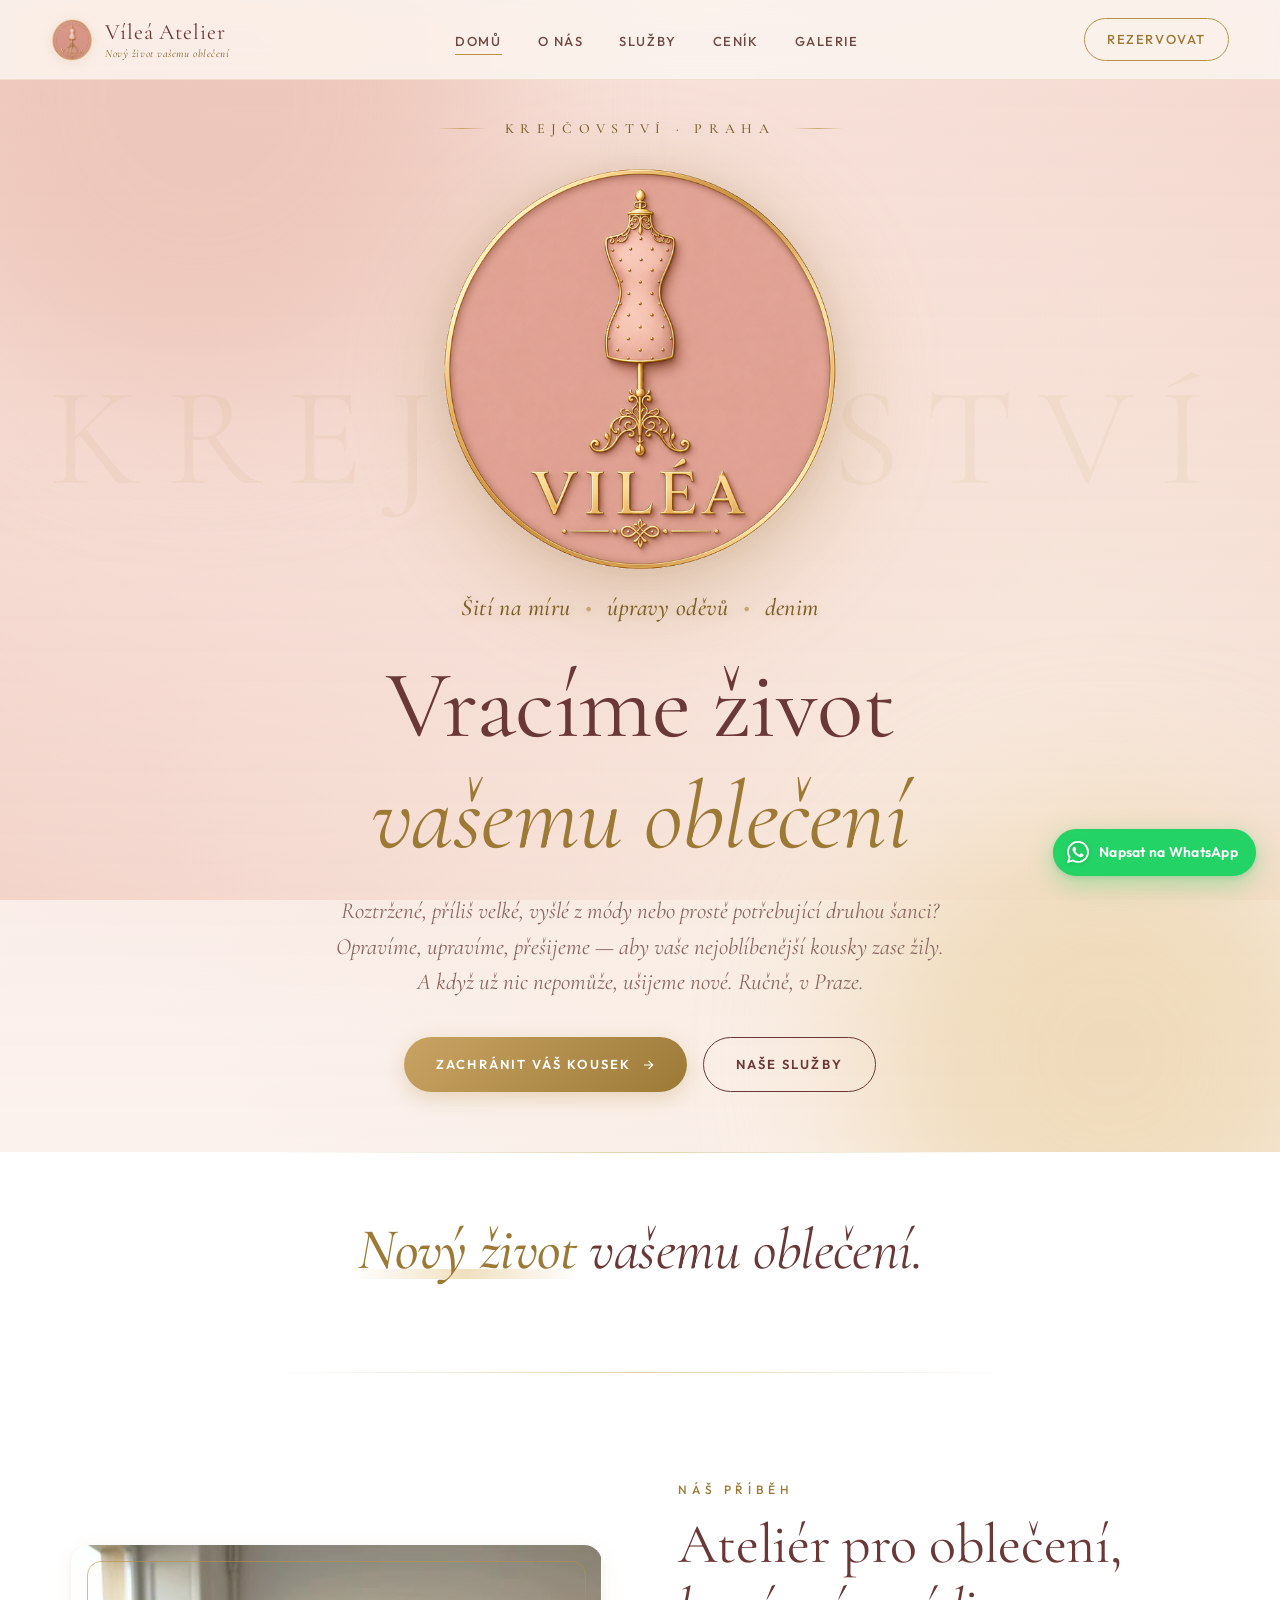
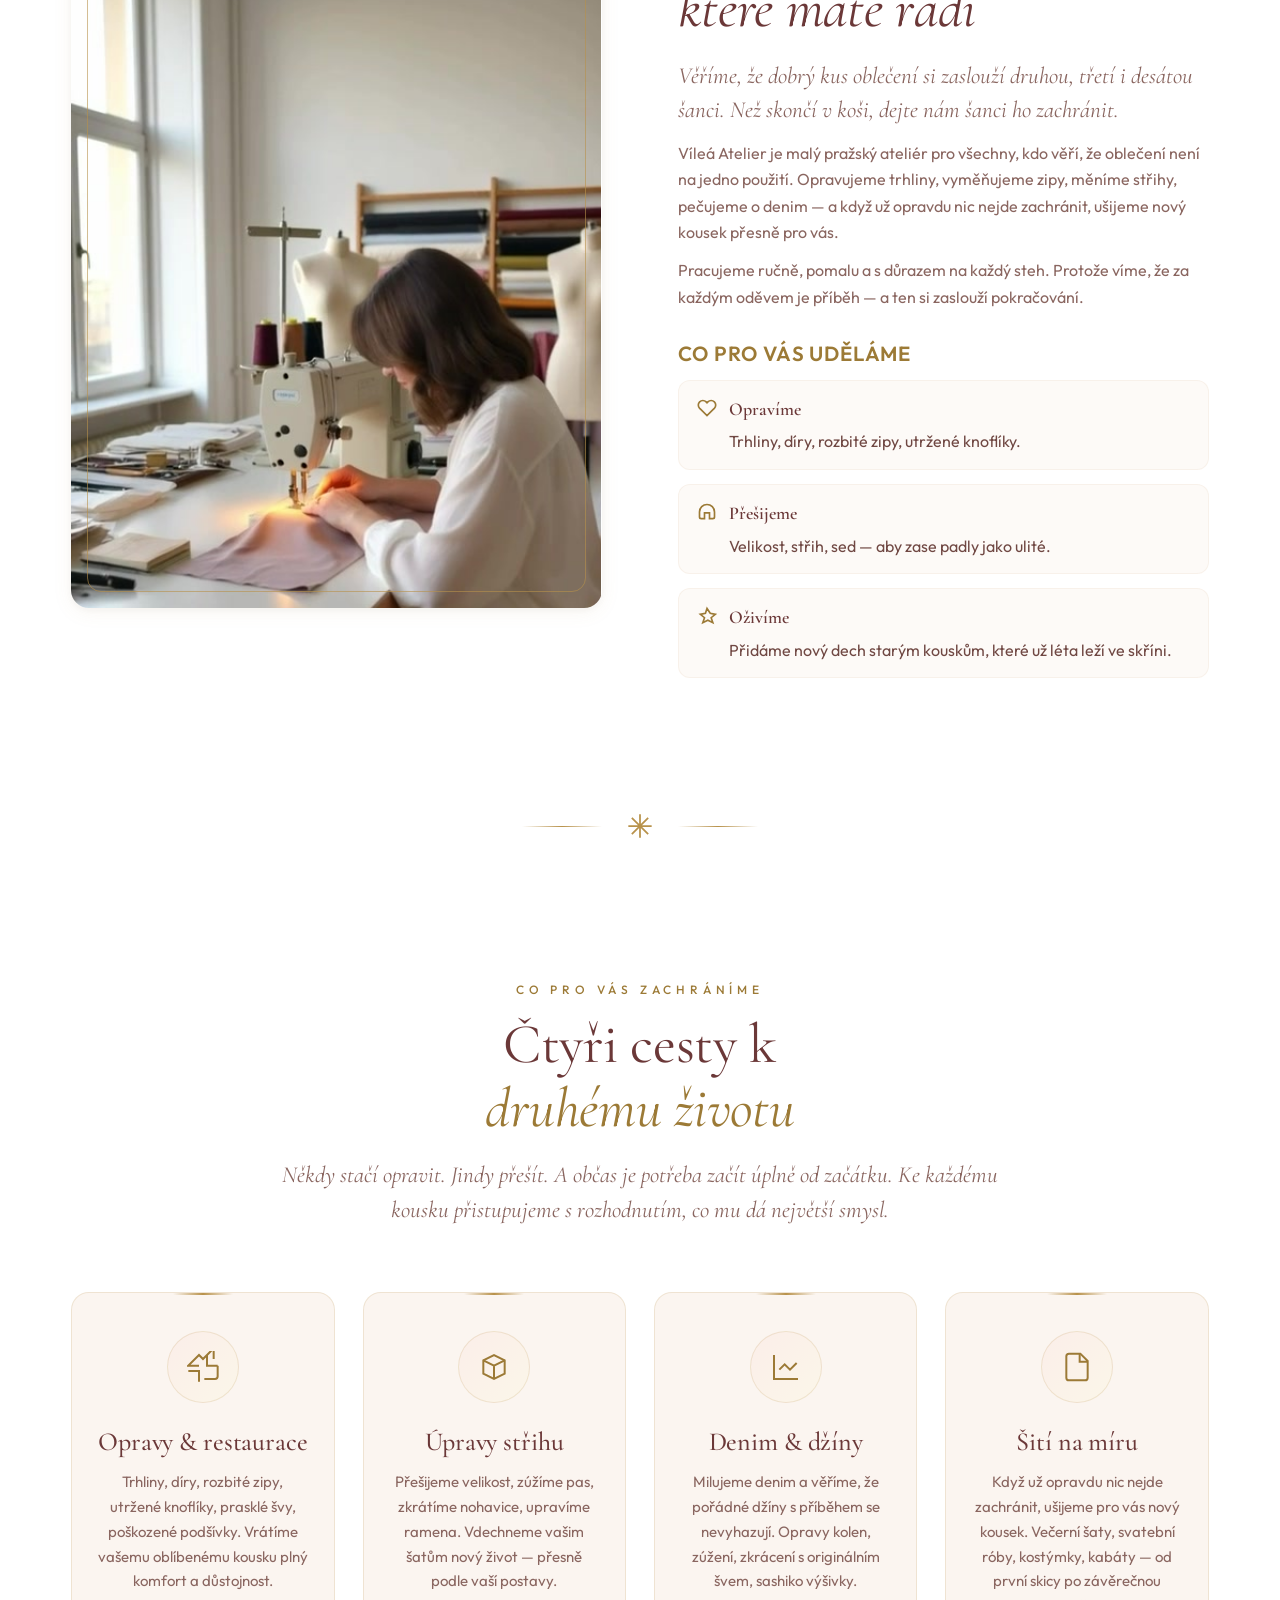
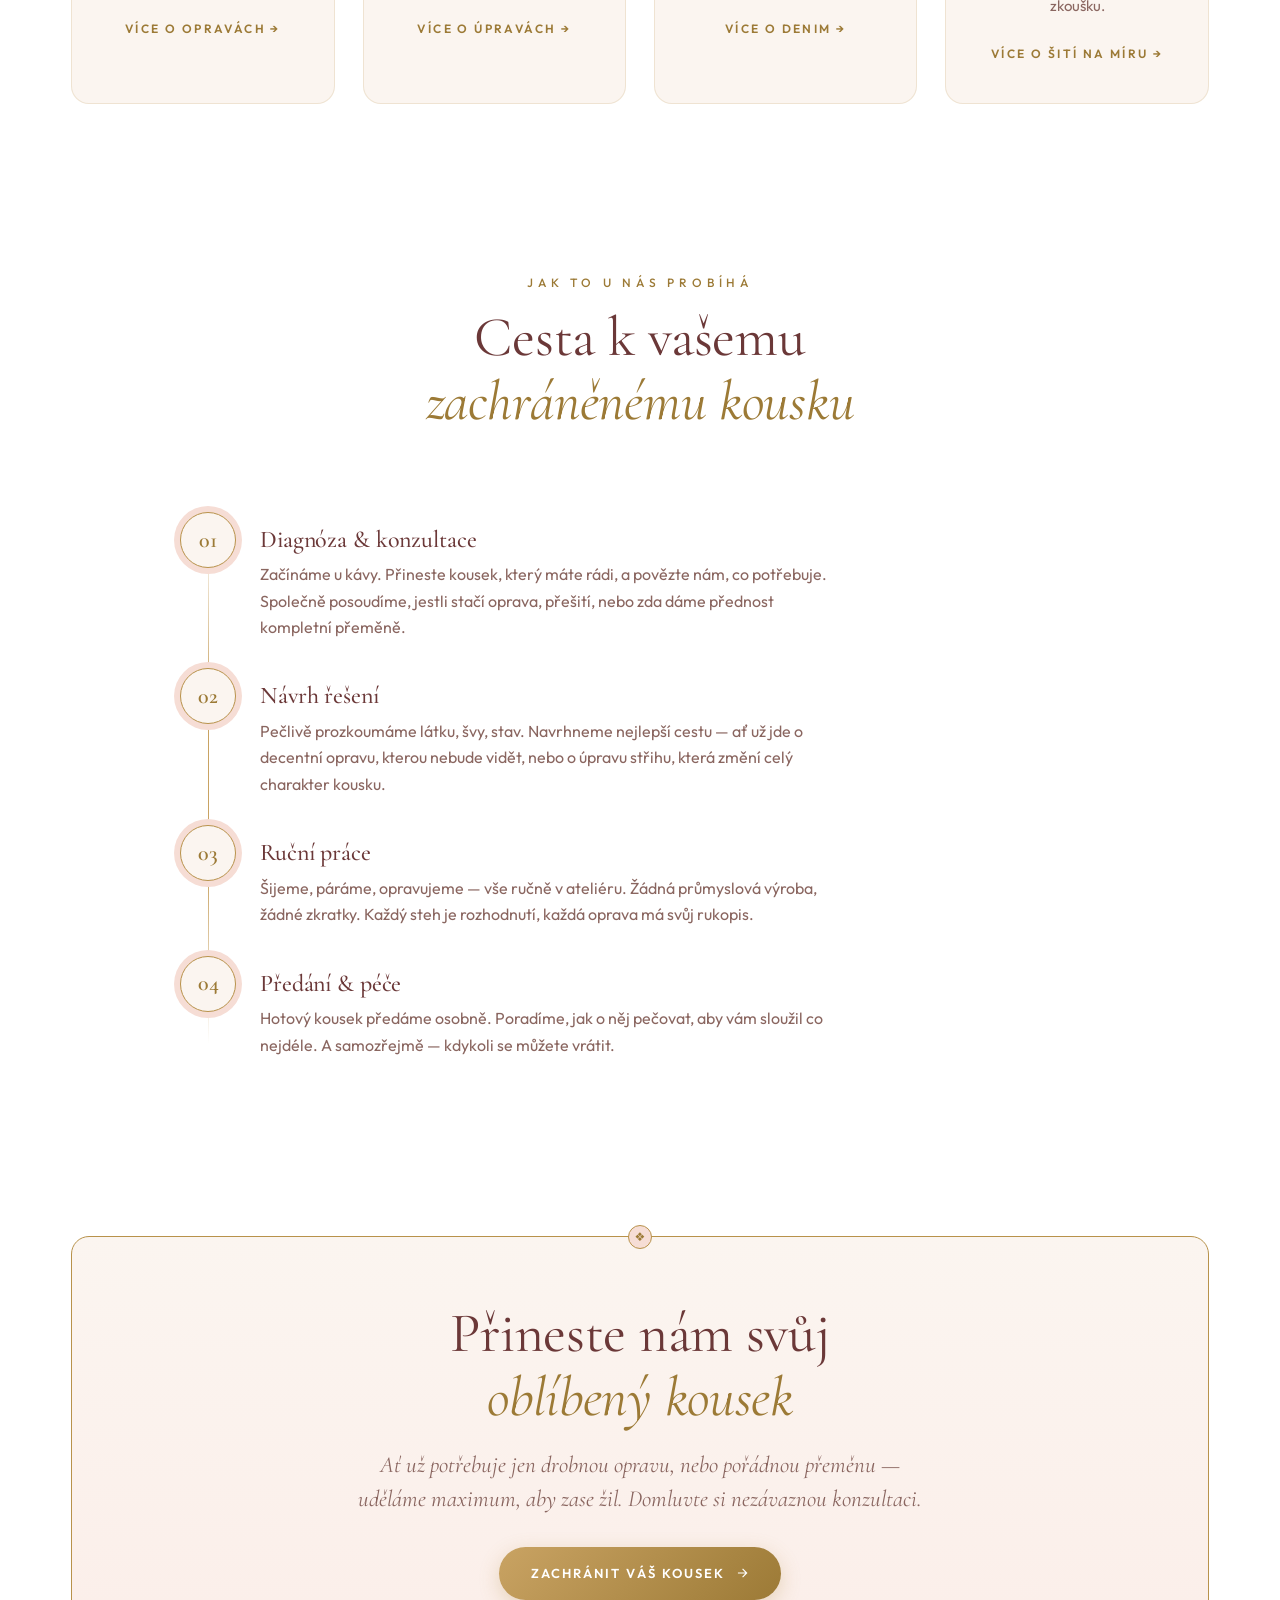
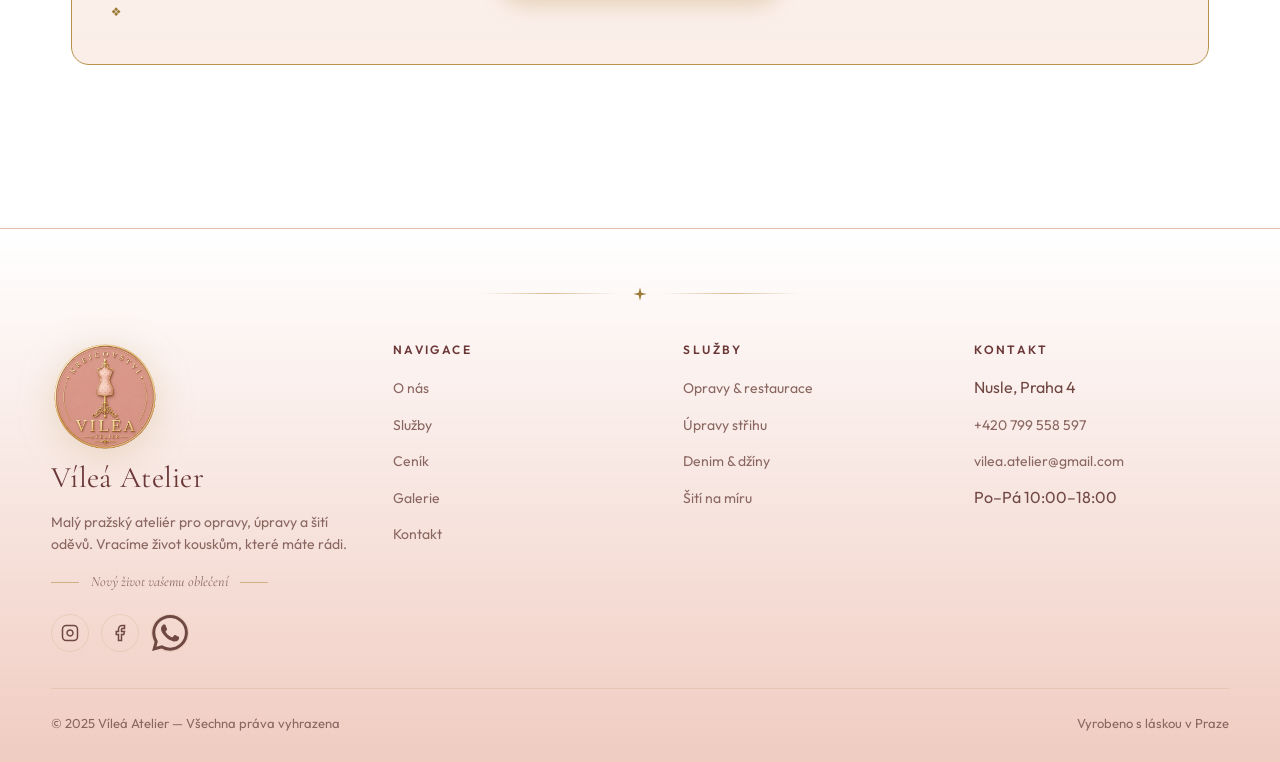
==== index.html @ e8b75104 "Initial commit: Víleá Atelier web Krejčovství VÍLEÁ Atelier — production site - 6 страниц (index, o-" ====
<!DOCTYPE html>
<html lang="cs">
<head>
<meta charset="UTF-8" />
<meta name="viewport" content="width=device-width, initial-scale=1.0" />
<title>Víleá Atelier — Krejčovství Praha | Opravy, úpravy, nový život oděvům</title>
<meta name="description" content="Víleá Atelier Praha — opravy, úpravy a restaurování oděvů. Vracíme život vašemu oblíbenému oblečení. Šití na míru, úpravy střihu, péče o denim." />
<link rel="icon" type="image/png" href="assets/img/favicon.png" />
<link rel="preconnect" href="https://fonts.googleapis.com">
<link rel="preconnect" href="https://fonts.gstatic.com" crossorigin>
<link href="https://fonts.googleapis.com/css2?family=Cormorant+Garamond:ital,wght@0,400;0,500;0,600;0,700;1,400;1,500;1,600&family=Outfit:wght@300;400;500;600;700&display=swap" rel="stylesheet">
<!-- Open Graph / Twitter Card -->
    <meta property="og:type" content="website" />
    <meta property="og:url" content="https://vileaatelier.cz/" />
    <meta property="og:title" content="Víleá Atelier — Krejčovství Praha | Opravy, úpravy, nový život oděvům" />
    <meta property="og:description" content="Víleá Atelier Praha — opravy, úpravy a restaurování oděvů. Vracíme život vašemu oblíbenému oblečení." />
    <meta property="og:image" content="https://vileaatelier.cz/assets/img/og-banner.jpg" />
    <meta property="og:image:width" content="1200" />
    <meta property="og:image:height" content="630" />
    <meta property="og:site_name" content="Víleá Atelier" />
    <meta property="og:locale" content="cs_CZ" />
    <meta name="twitter:card" content="summary_large_image" />
    <meta name="twitter:title" content="Víleá Atelier — Krejčovství Praha | Opravy, úpravy, nový život oděvům" />
    <meta name="twitter:description" content="Víleá Atelier Praha — opravy, úpravy a restaurování oděvů. Vracíme život vašemu oblíbenému oblečení." />
    <meta name="twitter:image" content="https://vileaatelier.cz/assets/img/og-banner.jpg" />
    <link rel="apple-touch-icon" href="assets/img/favicon.png" />
    <link rel="canonical" href="https://vileaatelier.cz/" />

        <meta name="keywords" content="krejčovství, krejčovství Praha, opravy oděvů, úpravy oděvů, restaurování oděvů, šití na míru, denim opravy, ateliér Praha, krejčovský ateliér, Víleá Atelier, Nový život vašemu oblečení, opravy oblečení, druhý život oděvů, slow fashion Praha" />
    <meta name="robots" content="index,follow,max-image-preview:large" />
    <meta name="author" content="Víleá Atelier" />
    <meta name="geo.region" content="CZ-10" />
    <meta name="geo.placename" content="Praha" />
    <meta name="geo.position" content="50.0656;14.4379" />
    <meta name="ICBM" content="50.0656, 14.4379" />
    <meta name="theme-color" content="#F5DCD2" />
    <link rel="alternate" hreflang="cs" href="https://vileaatelier.cz" />
    <link rel="alternate" hreflang="x-default" href="https://vileaatelier.cz" />
<link rel="stylesheet" href="assets/style.css" />
<script type="application/ld+json">
{
  "@context": "https://schema.org",
  "@graph": [
    {
      "@type": "LocalBusiness",
      "@id": "https://vileaatelier.cz/#business",
      "name": "Víleá Atelier",
      "alternateName": "Krejčovství Víleá Atelier",
      "description": "Krejčovství v Praze specializující se na opravy, úpravy oděvů a péči o denim. Nový život vašemu oblečení.",
      "url": "https://vileaatelier.cz",
      "telephone": "+420799558597",
      "email": "vilea.atelier@gmail.com",
      "address": {
        "@type": "PostalAddress",
        "streetAddress": "Nuselská 1497/70",
        "addressLocality": "Praha",
        "addressRegion": "Praha 4",
        "postalCode": "140 00",
        "addressCountry": "CZ"
      },
      "geo": {"@type": "GeoCoordinates", "latitude": 50.0656, "longitude": 14.4379},
      "openingHoursSpecification": [
        {"@type": "OpeningHoursSpecification", "dayOfWeek": ["Monday","Tuesday","Wednesday","Thursday","Friday"], "opens": "10:00", "closes": "18:00"}
      ],
      "priceRange": "$$",
      "image": "https://vileaatelier.cz/assets/img/og-banner.jpg",
      "logo": "https://vileaatelier.cz/assets/img/logo-mark-web.png",
      "sameAs": ["https://www.instagram.com/vilea.atelier","https://facebook.com/vileaatelier",],
      "knowsAbout": ["krejčovství","opravy oděvů","úpravy střihu","restaurování oděvů","šití na míru","denim","slow fashion"],
      "slogan": "Nový život vašemu oblečení"
    },
    {
      "@type": "WebSite",
      "@id": "https://vileaatelier.cz/#website",
      "url": "https://vileaatelier.cz",
      "name": "Víleá Atelier",
      "inLanguage": "cs-CZ"
    },
    {"@type": "Service", "serviceType": "Opravy a restaurace oděvů", "provider": {"@id": "https://vileaatelier.cz/#business"}, "description": "Opravy trhlin, výměna zipů, přešití podšívek, obnova tvaru oděvů."},
    {"@type": "Service", "serviceType": "Úpravy střihu", "provider": {"@id": "https://vileaatelier.cz/#business"}, "description": "Zkrácení, zúžení, přešití velikosti u kalhot, sak, kabátů, šatů a dalších oděvů."},
    {"@type": "Service", "serviceType": "Péče o denim a džíny", "provider": {"@id": "https://vileaatelier.cz/#business"}, "description": "Opravy kolen, zkrácení s originálním švem, zúžení nohavic, sashiko výšivky."},
    {"@type": "Service", "serviceType": "Šití na míru", "provider": {"@id": "https://vileaatelier.cz/#business"}, "description": "Večerní šaty, svatební róby, kostýmky, kabáty — šité na míru podle postavy a vkusu zákaznice."}
  ]
}
</script>
  </head>
<body>

<!-- ===== Navigation ===== -->
<nav class="nav">
  <a href="index.html" class="nav__logo">
    <img class="nav__logo-mark" src="assets/img/logo-mark-web.png" alt="Logo značky Krejčovství VÍLEÁ Atelier">
    <span class="nav__logo-text">
      <span class="nav__logo-name">Víleá Atelier</span>
      <span class="nav__logo-tag">Nový život vašemu oblečení</span>
    </span>
  </a>
  <ul class="nav__links">
    <li><a href="index.html" class="active">Domů</a></li>
    <li><a href="o-nas.html">O nás</a></li>
    <li><a href="sluzby.html">Služby</a></li>
    <li><a href="cenik.html">Ceník</a></li>
    <li><a href="galerie.html">Galerie</a></li>
  </ul>
  <a href="kontakt.html" class="nav__cta">Rezervovat</a>
  <button class="nav__burger" aria-label="Menu"><span></span><span></span><span></span></button>
</nav>

<!-- ===== Hero ===== -->
<header class="hero">
  <div class="krejcovstvi-watermark" aria-hidden="true">KREJČOVSTVÍ</div>
  <div class="hero__bg"></div>
  <div class="hero__content">
    <div class="brand-eyebrow reveal">Krejčovství &middot; Praha</div>
    <div class="brand-display reveal reveal--delay-1">
      <img src="assets/img/logo-full-web.png" alt="Krejčovství VÍLEÁ Atelier — logo ateliéru, opravy a úpravy oděvů Praha" />
    </div>
    <div class="brand-tagline reveal reveal--delay-2">Šití na míru <span class="dot">•</span> úpravy oděvů <span class="dot">•</span> denim</div>
    <h1 class="reveal reveal--delay-3">Vracíme život<br><em>vašemu oblečení</em></h1>
    <p class="hero__sub reveal reveal--delay-4">
      Roztržené, příliš velké, vyšlé z módy nebo prostě potřebující druhou šanci? Opravíme, upravíme, přešijeme — aby vaše nejoblíbenější kousky zase žily. A když už nic nepomůže, ušijeme nové. Ručně, v Praze.
    </p>
    <div class="hero__ctas reveal reveal--delay-5">
      <a href="kontakt.html" class="btn btn--primary">
        Zachránit váš kousek
        <svg width="14" height="14" viewBox="0 0 24 24" fill="none" stroke="currentColor" stroke-width="2"><path d="M5 12h14M13 5l7 7-7 7"/></svg>
      </a>
      <a href="sluzby.html" class="btn btn--ghost">Naše služby</a>
    </div>
  </div>
</header>

<!-- ===== Slogan band ===== -->
<section class="slogan-band reveal">
  <div class="slogan-band__inner">
    <span class="slogan-band__accent">Nový život</span> vašemu oblečení.
  </div>
</section>

<!-- ===== Intro / About teaser ===== -->
<section class="section">
  <div class="container">
    <div class="split">
      <div class="split__media split__media--decor reveal">
        <video autoplay loop muted playsinline poster="assets/img/atelier-poster.jpg" aria-label="Krejčová při práci na šicím stroji v ateliéru Víleá">
          <source src="assets/img/atelier-video.mp4" type="video/mp4">
        </video>
      </div>
      <div class="split__content reveal reveal--delay-1">
        <span class="section-head__eyebrow">Náš příběh</span>
        <h2>Ateliér pro oblečení,<br><em>které máte rádi</em></h2>
        <p class="lead">Věříme, že dobrý kus oblečení si zaslouží druhou, třetí i desátou šanci. Než skončí v koši, dejte nám šanci ho zachránit.</p>
        <p>Víleá Atelier je malý pražský ateliér pro všechny, kdo věří, že oblečení není na jedno použití. Opravujeme trhliny, vyměňujeme zipy, měníme střihy, pečujeme o denim — a když už opravdu nic nejde zachránit, ušijeme nový kousek přesně pro vás.</p>
        <p>Pracujeme ručně, pomalu a s důrazem na každý steh. Protože víme, že za každým oděvem je příběh — a ten si zaslouží pokračování.</p>
        <h4>Co pro vás uděláme</h4>
        <ul class="values">
          <li>
            <svg width="20" height="20" viewBox="0 0 24 24" fill="none" stroke="currentColor" stroke-width="2"><path d="M20.84 4.61a5.5 5.5 0 0 0-7.78 0L12 5.67l-1.06-1.06a5.5 5.5 0 0 0-7.78 7.78l1.06 1.06L12 21.23l7.78-7.78 1.06-1.06a5.5 5.5 0 0 0 0-7.78z"/></svg>
            <div><strong>Opravíme</strong>Trhliny, díry, rozbité zipy, utržené knoflíky.</div>
          </li>
          <li>
            <svg width="20" height="20" viewBox="0 0 24 24" fill="none" stroke="currentColor" stroke-width="2"><path d="M3 12a9 9 0 0 1 18 0v6a2 2 0 0 1-2 2h-4v-7h-6v7H5a2 2 0 0 1-2-2v-6z"/></svg>
            <div><strong>Přešijeme</strong>Velikost, střih, sed — aby zase padly jako ulité.</div>
          </li>
          <li>
            <svg width="20" height="20" viewBox="0 0 24 24" fill="none" stroke="currentColor" stroke-width="2"><path d="m12 3-1.9 5.8L4 10l5 4-2 6 6-3 6 3-2-6 5-4-6.1-1.2L12 3z"/></svg>
            <div><strong>Oživíme</strong>Přidáme nový dech starým kouskům, které už léta leží ve skříni.</div>
          </li>
        </ul>
      </div>
    </div>
  </div>
</section>

<div class="divider">
  <svg viewBox="0 0 24 24" fill="none" stroke="currentColor" stroke-width="1.5"><path d="M12 2v20M2 12h20M5 5l14 14M19 5L5 19"/></svg>
</div>

<!-- ===== Services ===== -->
<section class="section">
  <div class="container">
    <div class="section-head reveal">
      <span class="section-head__eyebrow">Co pro vás zachráníme</span>
      <h2>Čtyři cesty k<br><em>druhému životu</em></h2>
      <p class="lead">Někdy stačí opravit. Jindy přešít. A občas je potřeba začít úplně od začátku. Ke každému kousku přistupujeme s rozhodnutím, co mu dá největší smysl.</p>
    </div>
    <div class="services-grid">
      <article class="service-card reveal">
        <div class="service-card__icon">
          <svg viewBox="0 0 24 24" fill="none" stroke="currentColor" stroke-width="1.5"><path d="M9 11H1l8-8 3 3 8-8v8M15 3v8h8M1 15h8v8M23 11v8a2 2 0 0 1-2 2h-8"/></svg>
        </div>
        <h3>Opravy &amp; restaurace</h3>
        <p>Trhliny, díry, rozbité zipy, utržené knoflíky, prasklé švy, poškozené podšívky. Vrátíme vašemu oblíbenému kousku plný komfort a důstojnost.</p>
        <a href="sluzby.html#opravy" class="service-card__link">Více o opravách →</a>
      </article>
      <article class="service-card reveal reveal--delay-1">
        <div class="service-card__icon">
          <svg viewBox="0 0 24 24" fill="none" stroke="currentColor" stroke-width="1.5"><path d="M20 7 12 3 4 7v10l8 4 8-4V7z"/><path d="m4 7 8 4 8-4M12 11v10"/></svg>
        </div>
        <h3>Úpravy střihu</h3>
        <p>Přešijeme velikost, zúžíme pas, zkrátíme nohavice, upravíme ramena. Vdechneme vašim šatům nový život — přesně podle vaší postavy.</p>
        <a href="sluzby.html#úpravy" class="service-card__link">Více o úpravách →</a>
      </article>
      <article class="service-card reveal reveal--delay-2">
        <div class="service-card__icon">
          <svg viewBox="0 0 24 24" fill="none" stroke="currentColor" stroke-width="1.5"><path d="M3 3v18h18M7 14l4-4 4 4 5-5"/></svg>
        </div>
        <h3>Denim &amp; džíny</h3>
        <p>Milujeme denim a věříme, že pořádné džíny s příběhem se nevyhazují. Opravy kolen, zúžení, zkrácení s originálním švem, sashiko výšivky.</p>
        <a href="sluzby.html#denim" class="service-card__link">Více o denim →</a>
      </article>
      <article class="service-card reveal reveal--delay-3">
        <div class="service-card__icon">
          <svg viewBox="0 0 24 24" fill="none" stroke="currentColor" stroke-width="1.5"><path d="M14.5 2H6a2 2 0 0 0-2 2v16a2 2 0 0 0 2 2h12a2 2 0 0 0 2-2V7.5L14.5 2z"/><polyline points="14 2 14 8 20 8"/></svg>
        </div>
        <h3>Šití na míru</h3>
        <p>Když už opravdu nic nejde zachránit, ušijeme pro vás nový kousek. Večerní šaty, svatební róby, kostýmky, kabáty — od první skicy po závěrečnou zkoušku.</p>
        <a href="sluzby.html#sití" class="service-card__link">Více o šití na míru →</a>
      </article>
    </div>
  </div>
</section>

<!-- ===== Process ===== -->
<section class="section section--tight" style="background: linear-gradient(180deg, transparent, rgba(255,255,255,0.4));">
  <div class="container">
    <div class="section-head reveal">
      <span class="section-head__eyebrow">Jak to u nás probíhá</span>
      <h2>Cesta k vašemu<br><em>zachráněnému kousku</em></h2>
    </div>
    <div class="process">
      <div class="step reveal">
        <div class="step__num">01</div>
        <div class="step__body">
          <h3>Diagnóza &amp; konzultace</h3>
          <p>Začínáme u kávy. Přineste kousek, který máte rádi, a povězte nám, co potřebuje. Společně posoudíme, jestli stačí oprava, přešití, nebo zda dáme přednost kompletní přeměně.</p>
        </div>
      </div>
      <div class="step reveal reveal--delay-1">
        <div class="step__num">02</div>
        <div class="step__body">
          <h3>Návrh řešení</h3>
          <p>Pečlivě prozkoumáme látku, švy, stav. Navrhneme nejlepší cestu — ať už jde o decentní opravu, kterou nebude vidět, nebo o úpravu střihu, která změní celý charakter kousku.</p>
        </div>
      </div>
      <div class="step reveal reveal--delay-2">
        <div class="step__num">03</div>
        <div class="step__body">
          <h3>Ruční práce</h3>
          <p>Šijeme, páráme, opravujeme — vše ručně v ateliéru. Žádná průmyslová výroba, žádné zkratky. Každý steh je rozhodnutí, každá oprava má svůj rukopis.</p>
        </div>
      </div>
      <div class="step reveal reveal--delay-3">
        <div class="step__num">04</div>
        <div class="step__body">
          <h3>Předání &amp; péče</h3>
          <p>Hotový kousek předáme osobně. Poradíme, jak o něj pečovat, aby vám sloužil co nejdéle. A samozřejmě — kdykoli se můžete vrátit.</p>
        </div>
      </div>
    </div>
  </div>
</section>

<!-- ===== CTA ===== -->
<section class="section">
  <div class="container">
    <div class="framed reveal" style="text-align:center; padding: 64px 32px;">
      <h2 style="margin-bottom: 18px;">Přineste nám svůj<br><em style="font-style:italic;color:var(--gold-600)">oblíbený kousek</em></h2>
      <p class="lead" style="max-width: 580px; margin: 0 auto 30px;">Ať už potřebuje jen drobnou opravu, nebo pořádnou přeměnu — uděláme maximum, aby zase žil. Domluvte si nezávaznou konzultaci.</p>
      <a href="kontakt.html" class="btn btn--primary">
        Zachránit váš kousek
        <svg width="14" height="14" viewBox="0 0 24 24" fill="none" stroke="currentColor" stroke-width="2"><path d="M5 12h14M13 5l7 7-7 7"/></svg>
      </a>
    </div>
  </div>
</section>

<!-- ===== Footer ===== -->
<footer class="footer">
  <div class="footer__ornament">
    <svg class="footer__ornament-icon" viewBox="0 0 24 24" fill="currentColor"><path d="M12 2 L14 10 L22 12 L14 14 L12 22 L10 14 L2 12 L10 10 Z"/></svg>
  </div>
  <div class="footer__top">
    <div class="footer__brand">
      <div class="footer__logo">
        <img src="assets/img/logo-mark-web.png" alt="Logo značky Krejčovství VÍLEÁ Atelier" />
        <span class="footer__logo-name">Víleá Atelier</span>
      </div>
      <p>Malý pražský ateliér pro opravy, úpravy a šití oděvů. Vracíme život kouskům, které máte rádi.</p>
      <p class="footer__tagline">Nový život vašemu oblečení</p>
      <div class="footer__social">
        <a href="https://www.instagram.com/vilea.atelier" target="_blank" rel="noopener noreferrer" aria-label="Instagram"><svg width="18" height="18" viewBox="0 0 24 24" fill="none" stroke="currentColor" stroke-width="2"><rect x="2" y="2" width="20" height="20" rx="5"/><path d="M16 11.37A4 4 0 1 1 12.63 8 4 4 0 0 1 16 11.37zM17.5 6.5h.01"/></svg></a>
        <a href="https://www.facebook.com/share/19ng7usNfz/?mibextid=wwXIfr" target="_blank" rel="noopener noreferrer" aria-label="Facebook"><svg width="18" height="18" viewBox="0 0 24 24" fill="none" stroke="currentColor" stroke-width="2"><path d="M18 2h-3a5 5 0 0 0-5 5v3H7v4h3v8h4v-8h3l1-4h-4V7a1 1 0 0 1 1-1h3z"/></svg></a>
      <a href="https://wa.me/420799558597?text=Dobrý den, rád/a bych se zeptal/a na krejčovské služby." target="_blank" rel="noopener noreferrer" aria-label="WhatsApp" class="wa-link">
          <svg viewBox="0 0 24 24" fill="currentColor"><path d="M17.472 14.382c-.297-.149-1.758-.867-2.03-.967-.273-.099-.471-.148-.67.15-.197.297-.767.966-.94 1.164-.173.199-.347.223-.644.075-.297-.15-1.255-.463-2.39-1.475-.883-.788-1.48-1.761-1.653-2.059-.173-.297-.018-.458.13-.606.134-.133.298-.347.446-.52.149-.174.198-.298.298-.497.099-.198.05-.371-.025-.52-.075-.149-.669-1.612-.916-2.207-.242-.579-.487-.5-.669-.51-.173-.008-.371-.01-.57-.01-.198 0-.52.074-.792.372-.272.297-1.04 1.016-1.04 2.479 0 1.462 1.065 2.875 1.213 3.074.149.198 2.096 3.2 5.077 4.487.709.306 1.262.489 1.694.625.712.227 1.36.195 1.871.118.571-.085 1.758-.719 2.006-1.413.248-.694.248-1.289.173-1.413-.074-.124-.272-.198-.57-.347m-5.421 7.403h-.004a9.87 9.87 0 0 1-5.031-1.378l-.361-.214-3.741.982.998-3.648-.235-.374a9.86 9.86 0 0 1-1.51-5.26c.001-5.45 4.436-9.884 9.888-9.884 2.64 0 5.122 1.03 6.988 2.898a9.825 9.825 0 0 1 2.893 6.994c-.003 5.45-4.437 9.884-9.885 9.884m8.413-18.297A11.815 11.815 0 0 0 12.05 0C5.495 0 .16 5.335.157 11.892c0 2.096.547 4.142 1.588 5.945L.057 24l6.305-1.654a11.882 11.882 0 0 0 5.683 1.448h.005c6.554 0 11.89-5.335 11.893-11.893a11.821 11.821 0 0 0-3.48-8.413z"/></svg>
        </a>
        </div>
    </div>
    <div>
      <h4>Navigace</h4>
      <ul>
        <li><a href="o-nas.html">O nás</a></li>
        <li><a href="sluzby.html">Služby</a></li>
        <li><a href="cenik.html">Ceník</a></li>
        <li><a href="galerie.html">Galerie</a></li>
        <li><a href="kontakt.html">Kontakt</a></li>
      </ul>
    </div>
    <div>
      <h4>Služby</h4>
      <ul>
        <li><a href="sluzby.html#opravy">Opravy &amp; restaurace</a></li>
        <li><a href="sluzby.html#úpravy">Úpravy střihu</a></li>
        <li><a href="sluzby.html#denim">Denim &amp; džíny</a></li>
        <li><a href="sluzby.html#sití">Šití na míru</a></li>
      </ul>
    </div>
    <div>
      <h4>Kontakt</h4>
      <ul>
        <li>Nusle, Praha 4</li>
        <li><a href="tel:+420799558597">+420 799 558 597</a></li>
        <li><a href="mailto:vilea.atelier@gmail.com">vilea.atelier@gmail.com</a></li>
        <li>Po–Pá 10:00–18:00</li>
      </ul>
    </div>
  </div>
  <div class="footer__bottom">
    <span>© 2025 Víleá Atelier — Všechna práva vyhrazena</span>
    <span>Vyrobeno s láskou v Praze</span>
  </div>
</footer>

<a class="wa-float" href="https://wa.me/420799558597?text=Dobrý den, rád/a bych se zeptal/a na krejčovské služby." target="_blank" rel="noopener noreferrer" aria-label="Napsat na WhatsApp">
  <svg viewBox="0 0 24 24" fill="currentColor"><path d="M17.472 14.382c-.297-.149-1.758-.867-2.03-.967-.273-.099-.471-.148-.67.15-.197.297-.767.966-.94 1.164-.173.199-.347.223-.644.075-.297-.15-1.255-.463-2.39-1.475-.883-.788-1.48-1.761-1.653-2.059-.173-.297-.018-.458.13-.606.134-.133.298-.347.446-.52.149-.174.198-.298.298-.497.099-.198.05-.371-.025-.52-.075-.149-.669-1.612-.916-2.207-.242-.579-.487-.5-.669-.51-.173-.008-.371-.01-.57-.01-.198 0-.52.074-.792.372-.272.297-1.04 1.016-1.04 2.479 0 1.462 1.065 2.875 1.213 3.074.149.198 2.096 3.2 5.077 4.487.709.306 1.262.489 1.694.625.712.227 1.36.195 1.871.118.571-.085 1.758-.719 2.006-1.413.248-.694.248-1.289.173-1.413-.074-.124-.272-.198-.57-.347m-5.421 7.403h-.004a9.87 9.87 0 0 1-5.031-1.378l-.361-.214-3.741.982.998-3.648-.235-.374a9.86 9.86 0 0 1-1.51-5.26c.001-5.45 4.436-9.884 9.888-9.884 2.64 0 5.122 1.03 6.988 2.898a9.825 9.825 0 0 1 2.893 6.994c-.003 5.45-4.437 9.884-9.885 9.884m8.413-18.297A11.815 11.815 0 0 0 12.05 0C5.495 0 .16 5.335.157 11.892c0 2.096.547 4.142 1.588 5.945L.057 24l6.305-1.654a11.882 11.882 0 0 0 5.683 1.448h.005c6.554 0 11.89-5.335 11.893-11.893a11.821 11.821 0 0 0-3.48-8.413z"/></svg>
  <span class="wa-float__label">Napsat na WhatsApp</span>
</a>

<script src="assets/script.js"></script>
</body>
</html>
---- assets/style.css ----
/* =========================================================
   KREJČOVSTVÍ VÍLEÁ ATELIER — DESIGN SYSTEM
   Pink + Gold Couture Luxury Aesthetic
   ========================================================= */

:root {
  /* Rose palette */
  --rose-50:  #FBEEE9;
  --rose-100: #F6DDD5;
  --rose-200: #F0CCC1;
  --rose-300: #E6B3A4;
  --rose-400: #D49A88;
  --rose-500: #B97A66;

  /* Gold */
  --gold-50:  #FBF6E9;
  --gold-200: #E6CB95;
  --gold-400: #C9A363;
  --gold-500: #B8924B;
  --gold-600: #9C7A36;
  --gold-700: #7A5F25;

  /* Neutral */
  --ivory:    #FBF5F0;
  --cream:    #F7EFE8;
  --brown-950:#4A2723;
  --brown-900:#6B3838;
  --brown-700:#704843;
  --brown-500:#8A6660;
  --brown-300:#B89089;
  --line:     rgba(184, 146, 75, 0.18);
  --line-soft:rgba(184, 146, 75, 0.08);

  /* Typography */
  --font-serif: 'Cormorant Garamond', 'Playfair Display', 'Times New Roman', serif;
  --font-sans:  'Outfit', 'Montserrat', system-ui, sans-serif;

  /* Layout */
  --max-w: 1240px;
  --pad: clamp(20px, 4vw, 56px);
  --gap-section: clamp(60px, 8vw, 120px);
  --radius: 18px;
  --shadow-soft: 0 4px 20px rgba(184, 146, 75, 0.08), 0 2px 6px rgba(61, 44, 40, 0.04);
  --shadow-lift: 0 14px 40px rgba(184, 146, 75, 0.18), 0 4px 12px rgba(61, 44, 40, 0.06);
}

/* ========== Reset ========== */
*, *::before, *::after { box-sizing: border-box; }
* { margin: 0; padding: 0; }
html { scroll-behavior: smooth; -webkit-font-smoothing: antialiased; }
body {
  font-family: var(--font-sans);
  font-size: 16px;
  line-height: 1.65;
  color: var(--brown-700);
  background:
    radial-gradient(ellipse at top, var(--rose-50) 0%, var(--rose-100) 50%, var(--rose-200) 100%);
  min-height: 100vh;
  overflow-x: hidden;
  background-attachment: fixed;
}

img { max-width: 100%; display: block; }
a { color: inherit; text-decoration: none; transition: color .2s; }
a:hover { color: var(--gold-500); }
button, input, textarea, select { font: inherit; color: inherit; }

/* ========== Typography ========== */
h1, h2, h3, h4 {
  font-family: var(--font-serif);
  font-weight: 500;
  color: var(--brown-900);
  line-height: 1.15;
  letter-spacing: -0.005em;
}
h1 { font-size: clamp(40px, 6vw, 84px); font-weight: 400; }
h2 { font-size: clamp(32px, 4.4vw, 56px); font-weight: 400; }
h3 { font-size: clamp(22px, 2.4vw, 32px); }
h4 { font-size: clamp(18px, 1.6vw, 22px); font-weight: 600; font-family: var(--font-sans); letter-spacing: 0.04em; text-transform: uppercase; color: var(--gold-600); }

.lead {
  font-family: var(--font-serif);
  font-size: clamp(18px, 1.8vw, 24px);
  font-style: italic;
  color: var(--brown-500);
  line-height: 1.5;
  font-weight: 400;
}

/* ========== Layout ========== */
.container { max-width: var(--max-w); margin: 0 auto; padding: 0 var(--pad); }
.section { padding: var(--gap-section) 0; position: relative; }
.section--tight { padding: calc(var(--gap-section) * 0.6) 0; }

/* ========== Top Navigation ========== */
.nav {
  position: fixed; top: 0; left: 0; right: 0; z-index: 100;
  padding: 18px var(--pad);
  display: flex; align-items: center; justify-content: space-between;
  background: rgba(251, 245, 240, 0.85);
  backdrop-filter: saturate(140%) blur(14px);
  -webkit-backdrop-filter: saturate(140%) blur(14px);
  border-bottom: 1px solid var(--line);
  transition: padding .3s, background .3s;
}
.nav.scrolled { padding: 12px var(--pad); background: rgba(251, 245, 240, 0.95); }

.nav__logo {
  display: flex; align-items: center; gap: 12px;
  font-family: var(--font-serif); font-size: 22px;
  color: var(--brown-900); letter-spacing: 0.04em;
}
.nav__logo-mark {
  width: 42px; height: 42px;
  display: block;
  filter: drop-shadow(0 2px 6px rgba(184, 146, 75, 0.18));
}
.nav__logo img.nav__logo-mark { transition: transform .3s; }
.nav__logo:hover img.nav__logo-mark { transform: rotate(-4deg) scale(1.04); }

/* Tagline next to logo */
.nav__logo-text { display: flex; flex-direction: column; line-height: 1; gap: 2px; }
.nav__logo-name { font-family: var(--font-serif); font-size: 22px; color: var(--brown-900); letter-spacing: 0.04em; }
.nav__logo-tag {
  font-family: var(--font-serif); font-style: italic;
  font-size: 11px; color: var(--gold-700);
  letter-spacing: 0.05em; margin-top: 3px;
}
@media (max-width: 520px) { .nav__logo-tag { display: none; } }
.nav__links { display: flex; gap: 36px; list-style: none; }
.nav__links a {
  font-size: 13px; letter-spacing: 0.12em;
  text-transform: uppercase;
  color: var(--brown-700);
  position: relative; padding: 6px 0;
  font-weight: 500;
}
.nav__links a::after {
  content: ""; position: absolute; bottom: 0; left: 50%;
  width: 0; height: 1px; background: var(--gold-500);
  transition: width .3s, left .3s;
}
.nav__links a:hover::after,
.nav__links a.active::after { width: 100%; left: 0; }
.nav__cta {
  padding: 10px 22px;
  border: 1px solid var(--gold-500);
  border-radius: 999px;
  font-size: 13px; letter-spacing: 0.12em;
  text-transform: uppercase;
  color: var(--gold-600);
  transition: all .25s;
  font-weight: 500;
}
.nav__cta:hover {
  background: var(--gold-500);
  color: white;
  transform: translateY(-1px);
}

.nav__burger { display: none; background: none; border: 0; cursor: pointer; padding: 8px; }
.nav__burger span {
  display: block; width: 24px; height: 1.5px; background: var(--brown-900);
  margin: 5px 0; transition: .3s;
}

@media (max-width: 880px) {
  .nav__links, .nav__cta { display: none; }
  .nav__burger { display: block; }
  .nav.open .nav__links {
    display: flex; flex-direction: column;
    position: absolute; top: 100%; left: 0; right: 0;
    background: var(--ivory);
    padding: 24px var(--pad);
    border-bottom: 1px solid var(--line);
    gap: 18px;
  }
  .nav.open .nav__cta { display: inline-block; position: absolute; top: 100%; right: var(--pad); transform: translateY(-100%); margin-top: -60px; }
}

/* ========== Hero ========== */
.hero {
  min-height: 100vh; min-height: 100dvh;
  display: grid; place-items: center;
  text-align: center;
  position: relative; overflow: hidden;
  padding: 110px var(--pad) 60px;
}
.hero__bg {
  position: absolute; inset: 0;
  background:
    linear-gradient(180deg, rgba(245, 220, 210, 0.55) 0%, rgba(245, 220, 210, 0.4) 100%),
    radial-gradient(ellipse at 20% 30%, var(--rose-100) 0%, transparent 60%),
    radial-gradient(ellipse at 80% 70%, var(--gold-50) 0%, transparent 60%);
}
.hero__bg::before, .hero__bg::after {
  content: ""; position: absolute; border-radius: 50%;
  filter: blur(80px); opacity: 0.5;
}
.hero__bg::before { width: 600px; height: 600px; background: var(--rose-300); top: -200px; left: -100px; }
.hero__bg::after  { width: 500px; height: 500px; background: var(--gold-200); bottom: -150px; right: -80px; }

.hero__content { position: relative; z-index: 2; max-width: 900px; }
.hero__eyebrow {
  font-size: 13px; letter-spacing: 0.4em; text-transform: uppercase;
  color: var(--gold-600); margin-bottom: 20px;
  display: inline-flex; align-items: center; gap: 16px;
  font-weight: 500;
}
.hero__eyebrow::before, .hero__eyebrow::after {
  content: ""; width: 40px; height: 1px; background: var(--gold-500);
}

/* Tagline directly under the logo (italic serif, like original atelier caption) */
.brand-tagline {
  font-family: var(--font-serif);
  font-style: italic;
  font-weight: 500;
  font-size: clamp(18px, 1.9vw, 24px);
  color: var(--gold-700);
  letter-spacing: 0.02em;
  margin-top: 14px;
  margin-bottom: 24px;
  text-shadow: 0 2px 10px rgba(184, 146, 75, 0.2);
}
.brand-tagline .dot {
  color: var(--gold-500);
  font-style: normal;
  margin: 0 8px;
  opacity: 0.7;
  font-weight: 400;
}
.hero h1 {
  margin-bottom: 22px;
  font-size: clamp(48px, 7.5vw, 96px);
}
.hero h1 em {
  font-style: italic; color: var(--gold-600);
  display: block; font-weight: 400;
}
.hero__sub {
  font-family: var(--font-serif); font-size: clamp(18px, 1.8vw, 23px);
  font-style: italic; color: var(--brown-500);
  max-width: 620px; margin: 0 auto 36px;
  line-height: 1.55;
}
.hero__ctas { display: flex; gap: 16px; justify-content: center; flex-wrap: wrap; }

.btn {
  display: inline-flex; align-items: center; gap: 10px;
  padding: 16px 32px; border-radius: 999px;
  font-size: 13px; letter-spacing: 0.16em;
  text-transform: uppercase; font-weight: 600;
  transition: all .25s ease;
  cursor: pointer; border: 0;
}
.btn--primary {
  background: linear-gradient(135deg, var(--gold-400), var(--gold-600));
  color: white;
  box-shadow: 0 6px 20px rgba(184, 146, 75, 0.3);
}
.btn--primary:hover { transform: translateY(-2px); box-shadow: 0 10px 28px rgba(184, 146, 75, 0.4); }
.btn--ghost {
  background: transparent; color: var(--brown-900);
  border: 1px solid var(--brown-900);
}
.btn--ghost:hover { background: var(--brown-900); color: var(--ivory); }

.hero__scroll-hint {
  position: absolute; bottom: 40px; left: 50%; transform: translateX(-50%);
  font-size: 11px; letter-spacing: 0.3em;
  color: var(--gold-600); text-transform: uppercase;
  display: flex; flex-direction: column; align-items: center; gap: 12px;
  z-index: 2;
}
.hero__scroll-hint::after {
  content: ""; width: 1px; height: 40px;
  background: linear-gradient(180deg, var(--gold-500), transparent);
  animation: scrollPulse 2s ease-in-out infinite;
}
@keyframes scrollPulse {
  0%, 100% { opacity: 0.4; transform: scaleY(1); }
  50%      { opacity: 1; transform: scaleY(1.2); }
}

/* ========== Ornate Divider ========== */
.divider {
  display: flex; align-items: center; justify-content: center;
  gap: 24px; margin: 32px auto;
  color: var(--gold-500);
}
.divider::before, .divider::after {
  content: ""; width: 80px; max-width: 30vw; height: 1px;
  background: linear-gradient(90deg, transparent, var(--gold-500), transparent);
}
.divider svg { width: 28px; height: 28px; }

/* ========== Section Heads ========== */
.section-head { text-align: center; max-width: 720px; margin: 0 auto 64px; }
.section-head h2 { margin-bottom: 18px; }
.section-head h2 em { font-style: italic; color: var(--gold-600); }
.section-head .lead { color: var(--brown-500); }
.section-head__eyebrow {
  font-size: 12px; letter-spacing: 0.4em; text-transform: uppercase;
  color: var(--gold-600); margin-bottom: 12px;
  display: inline-block; font-weight: 500;
}

/* ========== Cards: Services ========== */
.services-grid {
  display: grid;
  grid-template-columns: 1fr;
  gap: 24px;
}
@media (min-width: 640px) {
  .services-grid { grid-template-columns: repeat(2, 1fr); gap: 24px; }
}
@media (min-width: 1024px) {
  .services-grid { grid-template-columns: repeat(4, 1fr); gap: 22px; }
}
@media (min-width: 1240px) {
  .services-grid { gap: 28px; }
}
.service-card {
  background: var(--ivory);
  border: 1px solid var(--line);
  border-radius: var(--radius);
  padding: 36px 28px;
  text-align: center;
  position: relative;
  transition: all .35s ease;
  overflow: hidden;
}
@media (min-width: 1024px) {
  .service-card { padding: 38px 24px; }
  .service-card__icon { width: 64px; height: 64px; margin-bottom: 20px; }
  .service-card__icon svg { width: 28px; height: 28px; }
  .service-card h3 { font-size: 22px; }
  .service-card p { font-size: 14px; }
}
.service-card::before {
  content: "";
  position: absolute; top: 0; left: 50%; transform: translateX(-50%);
  width: 60px; height: 2px;
  background: linear-gradient(90deg, transparent, var(--gold-500), transparent);
  transition: width .4s;
}
.service-card:hover { transform: translateY(-6px); box-shadow: var(--shadow-lift); border-color: var(--gold-400); }
.service-card:hover::before { width: 100%; }
.service-card__icon {
  width: 72px; height: 72px; margin: 0 auto 24px;
  display: grid; place-items: center;
  background: linear-gradient(135deg, var(--rose-50), var(--gold-50));
  border: 1px solid var(--line);
  border-radius: 50%;
  color: var(--gold-600);
}
.service-card__icon svg { width: 32px; height: 32px; }
.service-card h3 {
  font-family: var(--font-serif); font-size: 26px;
  margin-bottom: 14px;
}
.service-card p { color: var(--brown-500); margin-bottom: 20px; font-size: 15px; }
.service-card__link {
  display: inline-flex; align-items: center; gap: 8px;
  font-size: 12px; letter-spacing: 0.2em;
  text-transform: uppercase; color: var(--gold-600);
  font-weight: 600;
  transition: gap .25s;
}
.service-card:hover .service-card__link { gap: 14px; }

/* ========== About split ========== */
.split {
  display: grid;
  grid-template-columns: 1fr 1fr;
  gap: clamp(32px, 6vw, 80px);
  align-items: center;
}
.split--reverse .split__media { order: 2; }
@media (max-width: 880px) {
  .split, .split--reverse { grid-template-columns: 1fr; }
  .split--reverse .split__media { order: 0; }
}
.split__media {
  position: relative;
  border-radius: var(--radius);
  overflow: hidden;
  aspect-ratio: 4/5;
  box-shadow: var(--shadow-soft);
}
.split__media img, .split__media video {
  width: 100%; height: 100%;
  object-fit: cover;
  object-position: center top;
  transition: transform .8s ease;
}
.split__media:hover img, .split__media:hover video { transform: scale(1.04); }
.split__media--decor::before {
  content: ""; position: absolute;
  inset: 16px; border: 1px solid var(--gold-500);
  border-radius: calc(var(--radius) - 4px);
  z-index: 1; pointer-events: none;
  opacity: 0.6;
}
.split__content h2 { margin-bottom: 18px; }
.split__content p { margin-bottom: 12px; color: var(--brown-500); }
.split__content h4 { margin-top: 32px; margin-bottom: 14px; }
.values { list-style: none; display: grid; gap: 14px; }
.values li {
  display: flex; gap: 12px; align-items: flex-start;
  padding: 14px 18px; border: 1px solid var(--line-soft);
  border-radius: 12px; background: rgba(251, 245, 240, 0.5);
}
.values li svg { flex: none; color: var(--gold-600); margin-top: 3px; }
.values li strong { display: block; margin-bottom: 4px; color: var(--brown-900); font-family: var(--font-serif); font-size: 18px; font-weight: 600; }

/* ========== Process Timeline ========== */
.process { position: relative; max-width: 920px; margin: 0 auto; }
.process::before {
  content: ""; position: absolute;
  left: 28px; top: 28px; bottom: 28px;
  width: 1px;
  background: linear-gradient(180deg, transparent, var(--gold-400), var(--gold-400), transparent);
}
.step {
  display: grid; grid-template-columns: 56px 1fr; gap: 24px;
  padding: 14px 0;
  align-items: flex-start;
}
.step__num {
  width: 56px; height: 56px; border-radius: 50%;
  background: var(--ivory); border: 1.5px solid var(--gold-500);
  display: grid; place-items: center;
  font-family: var(--font-serif); font-size: 22px;
  color: var(--gold-600); font-weight: 600;
  position: relative; z-index: 1;
  box-shadow: 0 0 0 6px var(--rose-100);
}
.step__body { padding-top: 14px; }
.step__body h3 { font-size: 24px; margin-bottom: 8px; }
.step__body p { color: var(--brown-500); max-width: 580px; }

/* ========== Price Table ========== */
.pricing {
  display: grid;
  grid-template-columns: repeat(auto-fit, minmax(280px, 1fr));
  gap: 28px;
  max-width: 1100px; margin: 0 auto;
}
.price-card {
  background: var(--ivory);
  border: 1px solid var(--line);
  border-radius: var(--radius);
  padding: 40px 32px;
  position: relative;
  transition: all .3s ease;
}
.price-card:hover { transform: translateY(-4px); box-shadow: var(--shadow-lift); }
.price-card--featured {
  border: 1px solid var(--gold-400);
  background: linear-gradient(180deg, var(--ivory) 0%, var(--rose-50) 100%);
  transform: scale(1.04);
}
.price-card--featured:hover { transform: scale(1.04) translateY(-6px); }
.price-card__tag {
  position: absolute; top: -12px; left: 50%; transform: translateX(-50%);
  background: linear-gradient(135deg, var(--gold-400), var(--gold-600));
  color: white; font-size: 11px; letter-spacing: 0.2em;
  text-transform: uppercase; padding: 6px 14px; border-radius: 999px;
  font-weight: 600;
}
.price-card h3 { font-family: var(--font-serif); font-size: 28px; margin-bottom: 8px; }
.price-card__intro { color: var(--brown-500); margin-bottom: 26px; font-size: 14px; min-height: 44px; }
.price-list { list-style: none; }
.price-list li {
  display: flex; justify-content: space-between; gap: 16px;
  padding: 14px 0;
  border-top: 1px dashed var(--line);
  font-size: 15px;
}
.price-list li:first-child { border-top: 0; }
.price-list li strong { font-weight: 500; color: var(--brown-900); }
.price-list li span { color: var(--gold-600); font-weight: 600; font-variant-numeric: tabular-nums; }
.price-note {
  margin-top: 48px; padding: 24px 28px;
  background: rgba(255, 255, 255, 0.4);
  border: 1px dashed var(--gold-400);
  border-radius: var(--radius);
  font-size: 14px; color: var(--brown-500);
  max-width: 800px; margin-left: auto; margin-right: auto;
  text-align: center;
}
.price-note strong { color: var(--brown-900); }

/* ===== New price sections (by garment type) ===== */
.price-section {
  background: var(--ivory);
  border: 1px solid var(--line);
  border-radius: var(--radius);
  padding: 32px 36px 28px;
  margin-bottom: 28px;
  position: relative;
  transition: all .3s ease;
  box-shadow: var(--shadow-soft);
}
.price-section:hover { transform: translateY(-2px); box-shadow: var(--shadow-lift); }
.price-section--featured {
  border: 1px solid var(--gold-400);
  background: linear-gradient(180deg, var(--ivory) 0%, var(--rose-50) 100%);
}
.price-section__head {
  margin-bottom: 18px;
  padding-bottom: 14px;
  border-bottom: 1px solid var(--line);
  position: relative;
}
.price-section__head::after {
  content: "";
  position: absolute;
  bottom: -1px; left: 0;
  width: 60px; height: 1.5px;
  background: linear-gradient(90deg, var(--gold-500), transparent);
}
.price-section__head h2 {
  font-family: var(--font-serif);
  font-size: 26px;
  margin-bottom: 4px;
  letter-spacing: -0.005em;
}
.price-section__head p {
  color: var(--brown-500);
  font-size: 14px;
  font-style: italic;
  font-family: var(--font-serif);
}

.price-table { list-style: none; }
.price-table__row {
  display: grid;
  grid-template-columns: 1.4fr 1.2fr 0.8fr;
  gap: 24px;
  align-items: baseline;
  padding: 12px 0;
  border-top: 1px dashed var(--line);
  font-size: 15px;
}
.price-table__row:first-child { border-top: 0; padding-top: 4px; }
.price-table__name {
  color: var(--brown-900);
  font-weight: 500;
  line-height: 1.35;
}
.price-table__note {
  color: var(--brown-500);
  font-size: 13px;
  font-style: italic;
  line-height: 1.35;
}
.price-table__price {
  color: var(--gold-700);
  font-weight: 600;
  font-variant-numeric: tabular-nums;
  text-align: right;
  white-space: nowrap;
  font-size: 15px;
  font-family: var(--font-sans);
  letter-spacing: 0.01em;
}
@media (max-width: 720px) {
  .price-section { padding: 24px 22px 20px; }
  .price-table__row {
    grid-template-columns: 1fr;
    gap: 4px;
    padding: 14px 0;
  }
  .price-table__price {
    text-align: left;
    font-size: 16px;
  }
  .price-table__note { padding-left: 14px; }
}

/* ========== FAQ Accordion ========== */
.faq { max-width: 800px; margin: 0 auto; }
.faq__item {
  border-top: 1px solid var(--line);
  padding: 18px 0;
}
.faq__item:last-child { border-bottom: 1px solid var(--line); }
.faq__q {
  display: flex; justify-content: space-between; align-items: center;
  width: 100%; background: none; border: 0;
  text-align: left; cursor: pointer;
  font-family: var(--font-serif); font-size: 22px;
  color: var(--brown-900); padding: 0;
}
.faq__q svg {
  flex: none; margin-left: 16px;
  transition: transform .3s;
  color: var(--gold-600);
}
.faq__item.open .faq__q svg { transform: rotate(45deg); }
.faq__a {
  max-height: 0; overflow: hidden;
  transition: max-height .4s ease, padding .3s;
  color: var(--brown-500);
}
.faq__item.open .faq__a { max-height: 320px; padding-top: 14px; }

/* ========== Gallery Grid ========== */
.gallery {
  columns: 3 280px;
  gap: 16px;
}
.gallery__item {
  break-inside: avoid;
  border-radius: var(--radius);
  overflow: hidden;
  position: relative;
  margin-bottom: 16px;
  cursor: pointer;
  box-shadow: var(--shadow-soft);
}
.gallery__item img { width: 100%; transition: transform .8s; }
.gallery__item:hover img { transform: scale(1.06); }
.gallery__item::after {
  content: ""; position: absolute; inset: 0;
  background: linear-gradient(180deg, transparent 50%, rgba(61, 44, 40, 0.5) 100%);
  opacity: 0; transition: opacity .3s;
}
.gallery__item:hover::after { opacity: 1; }

/* ========== Contact Form ========== */
.contact-form {
  background: var(--ivory);
  border: 1px solid var(--line);
  border-radius: var(--radius);
  padding: 40px;
  box-shadow: var(--shadow-soft);
}
.field { margin-bottom: 20px; }
.field label {
  display: block; margin-bottom: 8px;
  font-size: 12px; letter-spacing: 0.18em;
  text-transform: uppercase; color: var(--brown-700);
  font-weight: 500;
}
.field input, .field textarea, .field select {
  width: 100%; padding: 14px 16px;
  background: white; border: 1px solid var(--line);
  border-radius: 10px;
  font-family: var(--font-sans); font-size: 15px;
  color: var(--brown-900);
  transition: border .2s, box-shadow .2s;
}
.field input:focus, .field textarea:focus, .field select:focus {
  outline: none;
  border-color: var(--gold-500);
  box-shadow: 0 0 0 3px rgba(184, 146, 75, 0.15);
}
.field textarea { min-height: 120px; resize: vertical; }

.contact-info { display: grid; gap: 24px; }
.contact-info__item {
  display: flex; gap: 18px; align-items: flex-start;
  padding: 20px; border: 1px solid var(--line);
  border-radius: 14px;
  background: rgba(251, 245, 240, 0.7);
  transition: all .25s ease;
}
a.contact-info__item:hover {
  border-color: var(--gold-400);
  background: var(--ivory);
  transform: translateY(-2px);
  box-shadow: var(--shadow-soft);
}
.contact-info__item svg {
  flex: none; color: var(--gold-600);
  width: 22px; height: 22px; margin-top: 2px;
}
.contact-info__item h4 {
  margin-bottom: 4px; font-size: 12px;
}
.contact-info__item p { font-size: 16px; color: var(--brown-900); }
.contact-info__item a { color: var(--brown-900); }
.contact-info__item a:hover { color: var(--gold-600); }

/* ========== Footer ========== */
.footer {
  margin-top: 60px;
  background: linear-gradient(180deg, transparent 0%, var(--rose-200) 100%);
  padding: 56px var(--pad) 28px;
  border-top: 1px solid var(--line);
}
.footer__top {
  display: grid;
  grid-template-columns: 1.2fr 1fr 1fr 1fr;
  gap: 36px;
  max-width: var(--max-w);
  margin: 0 auto;
  padding-bottom: 36px;
}
@media (max-width: 880px) {
  .footer__top { grid-template-columns: 1fr 1fr; }
}
@media (max-width: 520px) {
  .footer__top { grid-template-columns: 1fr; gap: 36px; }
}

/* Footer top ornament */
.footer__ornament {
  text-align: center;
  margin: 0 auto 40px;
  max-width: 320px;
  position: relative;
  height: 18px;
  display: flex; align-items: center; justify-content: center;
}
.footer__ornament::before, .footer__ornament::after {
  content: ""; flex: 1; height: 1px;
  background: linear-gradient(90deg, transparent, var(--gold-400), transparent);
  opacity: 0.7;
}
.footer__ornament-icon {
  width: 16px; height: 16px; margin: 0 14px;
  color: var(--gold-600); flex: none;
}
.footer__brand {
  min-width: 0;
}
.footer__logo {
  font-family: var(--font-serif); font-size: 32px;
  color: var(--brown-900); margin-bottom: 18px;
  display: flex; flex-direction: column; align-items: flex-start; gap: 12px;
}
.footer__logo img {
  width: 108px; height: 108px;
  max-width: 108px;
  flex: none;
  filter: drop-shadow(0 6px 18px rgba(184, 146, 75, 0.25));
}
.footer__logo-name {
  font-family: var(--font-serif);
  font-size: 30px;
  color: var(--brown-900);
  line-height: 1;
  letter-spacing: 0.01em;
  white-space: nowrap;
}
.footer__brand p { font-size: 14px; color: var(--brown-500); line-height: 1.6; max-width: 300px; }
.footer__tagline {
  font-family: var(--font-serif); font-style: italic;
  font-size: 16px; color: var(--gold-700);
  margin-top: 16px; margin-bottom: 6px;
  display: flex; align-items: center; gap: 12px;
}
.footer__tagline::before, .footer__tagline::after {
  content: ""; width: 28px; height: 1px; background: var(--gold-500); opacity: 0.6;
}
.footer h4 {
  font-size: 12px; letter-spacing: 0.2em;
  margin-bottom: 18px; color: var(--brown-900);
  font-weight: 600;
}
.footer ul { list-style: none; display: grid; gap: 10px; }
.footer ul a {
  font-size: 14px; color: var(--brown-500);
  transition: color .2s;
}
.footer ul a:hover { color: var(--gold-600); }
.footer__social { display: flex; gap: 12px; margin-top: 20px; }
.footer__social a {
  width: 38px; height: 38px;
  display: grid; place-items: center;
  border: 1px solid var(--line);
  border-radius: 50%;
  color: var(--brown-700);
  transition: all .2s;
}
.footer__social a:hover { background: var(--gold-500); color: white; border-color: var(--gold-500); transform: translateY(-2px); }
.footer__social a.wa-link:hover { background: #25D366; border-color: #25D366; }

/* ===== Floating WhatsApp button ===== */
.wa-float {
  position: fixed;
  bottom: 24px; right: 24px;
  z-index: 200;
  display: inline-flex; align-items: center; gap: 10px;
  padding: 12px 18px 12px 14px;
  background: #25D366;
  color: white;
  border-radius: 999px;
  font-family: var(--font-sans);
  font-size: 14px;
  font-weight: 600;
  letter-spacing: 0.02em;
  box-shadow: 0 8px 24px rgba(37, 211, 102, 0.35), 0 2px 6px rgba(0, 0, 0, 0.1);
  transition: all .25s ease;
  text-decoration: none;
}
.wa-float:hover {
  background: #1FBA59;
  transform: translateY(-3px) scale(1.02);
  box-shadow: 0 12px 32px rgba(37, 211, 102, 0.45), 0 4px 8px rgba(0, 0, 0, 0.12);
  color: white;
}
.wa-float svg {
  width: 22px; height: 22px;
  flex: none;
  filter: drop-shadow(0 1px 2px rgba(0, 0, 0, 0.15));
}
.wa-float::before {
  content: "";
  position: absolute;
  inset: 0;
  border-radius: 999px;
  background: #25D366;
  opacity: 0.4;
  z-index: -1;
  animation: waPulse 2.4s ease-in-out infinite;
}
@keyframes waPulse {
  0%, 100% { transform: scale(1); opacity: 0.4; }
  50%      { transform: scale(1.18); opacity: 0; }
}
@media (max-width: 640px) {
  .wa-float { bottom: 16px; right: 16px; padding: 12px; }
  .wa-float .wa-float__label { display: none; }
}

.footer__bottom {
  max-width: var(--max-w);
  margin: 0 auto;
  padding-top: 24px;
  border-top: 1px solid var(--line);
  display: flex; justify-content: space-between;
  flex-wrap: wrap; gap: 10px;
  font-size: 13px; color: var(--brown-500);
}

/* ========== Reveal animations ========== */
.reveal {
  opacity: 0; transform: translateY(28px);
  transition: opacity .9s cubic-bezier(.2,.8,.2,1), transform .9s cubic-bezier(.2,.8,.2,1);
}
.reveal.in {
  opacity: 1; transform: none;
}
.reveal--delay-1 { transition-delay: .12s; }
.reveal--delay-2 { transition-delay: .24s; }
.reveal--delay-3 { transition-delay: .36s; }
.reveal--delay-4 { transition-delay: .48s; }

@media (prefers-reduced-motion: reduce) {
  *, *::before, *::after { transition: none !important; animation: none !important; }
  .reveal { opacity: 1; transform: none; }
  .brand-display { animation: none; }
}

/* ========== Big slogan band ========== */
.slogan-band {
  text-align: center;
  padding: clamp(36px, 5vw, 64px) var(--pad);
  margin: 0 auto;
  max-width: 920px;
  position: relative;
}
.slogan-band::before, .slogan-band::after {
  content: ""; position: absolute;
  left: 10%; right: 10%; height: 1px;
  background: linear-gradient(90deg, transparent, var(--gold-400), transparent);
  opacity: 0.5;
}
.slogan-band::before { top: 0; }
.slogan-band::after  { bottom: 0; }
.slogan-band__inner {
  font-family: var(--font-serif); font-style: italic;
  font-size: clamp(32px, 5.2vw, 58px);
  line-height: 1.18; color: var(--brown-900);
  font-weight: 400; letter-spacing: -0.01em;
  margin-bottom: 24px;
}
.slogan-band__accent {
  color: var(--gold-600); font-weight: 500;
  position: relative; display: inline-block;
}
.slogan-band__accent::after {
  content: ""; position: absolute;
  left: -2%; right: -2%; bottom: 6px; height: 10px;
  background: linear-gradient(90deg, transparent, var(--gold-200), transparent);
  opacity: 0.6; border-radius: 4px;
  z-index: -1;
}
.slogan-band__mark {
  display: flex;
  align-items: center;
  justify-content: center;
  gap: 28px;
  font-family: var(--font-serif);
  font-size: clamp(15px, 1.6vw, 20px);
  font-weight: 500;
  letter-spacing: 0.35em;
  text-transform: uppercase;
  color: var(--gold-700);
  margin: 0 auto;
  max-width: 800px;
  padding: 4px 0;
}
.slogan-band__mark::before, .slogan-band__mark::after {
  content: "";
  flex: 1;
  height: 1px;
  background: linear-gradient(90deg, transparent, var(--gold-500), transparent);
  opacity: 0.7;
  min-width: 30px;
  max-width: 130px;
}
.slogan-band__mark-sep {
  color: var(--gold-500);
  opacity: 0.7;
  margin: 0 4px;
  font-weight: 400;
}

/* ========== Brand centerpiece ========== */
.brand-display {
  display: flex; align-items: center; justify-content: center;
  margin: 0 auto 8px;
  position: relative;
  filter: drop-shadow(0 20px 50px rgba(184, 146, 75, 0.35))
          drop-shadow(0 4px 12px rgba(61, 44, 40, 0.1));
  animation: brandFloat 6s ease-in-out infinite;
}
.brand-display img { width: clamp(260px, 32vw, 420px); height: auto; }

/* KREJČOVSTVÍ eyebrow above brand logo */
.brand-eyebrow {
  display: inline-flex; align-items: center; gap: 18px;
  font-family: var(--font-serif);
  font-size: clamp(11px, 1.2vw, 14px);
  letter-spacing: 0.45em;
  text-transform: uppercase;
  color: var(--gold-700);
  margin-bottom: 24px;
  font-weight: 500;
}
.brand-eyebrow::before, .brand-eyebrow::after {
  content: "";
  width: 50px; height: 1px;
  background: linear-gradient(90deg, transparent, var(--gold-500), transparent);
  opacity: 0.7;
}

/* KREJČOVSTVÍ watermark behind brand area — placed at .hero level so it can span wider than 900px hero__content */
.krejcovstvi-watermark {
  position: absolute;
  top: 38%; left: 50%;
  transform: translate(-50%, -50%);
  font-family: var(--font-serif);
  font-size: clamp(60px, 11vw, 170px);
  font-weight: 400;
  letter-spacing: 0.18em;
  text-transform: uppercase;
  color: var(--gold-500);
  opacity: 0.07;
  white-space: nowrap;
  pointer-events: none;
  user-select: none;
  z-index: 1;
}
.hero__bg { z-index: 0; }
.hero__content, .brand-display, .brand-eyebrow, .brand-tagline { z-index: 2; position: relative; }
.hero__content { z-index: 3; }
@keyframes brandFloat {
  0%, 100% { transform: translateY(0); }
  50%      { transform: translateY(-8px); }
}

.brand-stripe {
  display: flex; align-items: center; justify-content: center; gap: 28px;
  margin: 0 auto 28px;
  max-width: 600px;
}
.brand-stripe::before, .brand-stripe::after {
  content: ""; flex: 1; height: 1px;
  background: linear-gradient(90deg, transparent, var(--gold-500), transparent);
}
.brand-stripe__icon {
  width: 56px; height: 56px;
  filter: drop-shadow(0 2px 6px rgba(184, 146, 75, 0.25));
}

/* ========== Page Hero (smaller) ========== */
.page-hero {
  padding: 140px var(--pad) 70px;
  text-align: center;
  position: relative;
}
.page-hero h1 { margin-bottom: 20px; font-size: clamp(40px, 5.5vw, 72px); }
.page-hero h1 em { font-style: italic; color: var(--gold-600); display: block; }
.page-hero .lead { max-width: 600px; margin: 0 auto; }

/* ========== Soon placeholder ========== */
.soon {
  text-align: center; padding: 80px 20px;
  border: 1px dashed var(--gold-400);
  border-radius: var(--radius);
  background: rgba(251, 245, 240, 0.4);
  max-width: 720px; margin: 0 auto;
}
.soon h3 { font-size: 28px; margin-bottom: 16px; color: var(--brown-900); }
.soon p { color: var(--brown-500); margin-bottom: 28px; }

/* ========== Frame ornament ========== */
.framed {
  border: 1px solid var(--gold-500);
  border-radius: var(--radius);
  padding: 40px 28px;
  background: linear-gradient(180deg, var(--ivory), var(--rose-50));
  position: relative;
}
.framed::before, .framed::after {
  content: "❖"; position: absolute;
  font-size: 12px; color: var(--gold-600);
  width: 24px; height: 24px; display: grid; place-items: center;
}
.framed::before { top: -12px; left: 50%; transform: translateX(-50%); background: var(--rose-100); border: 1px solid var(--gold-500); border-radius: 50%; }
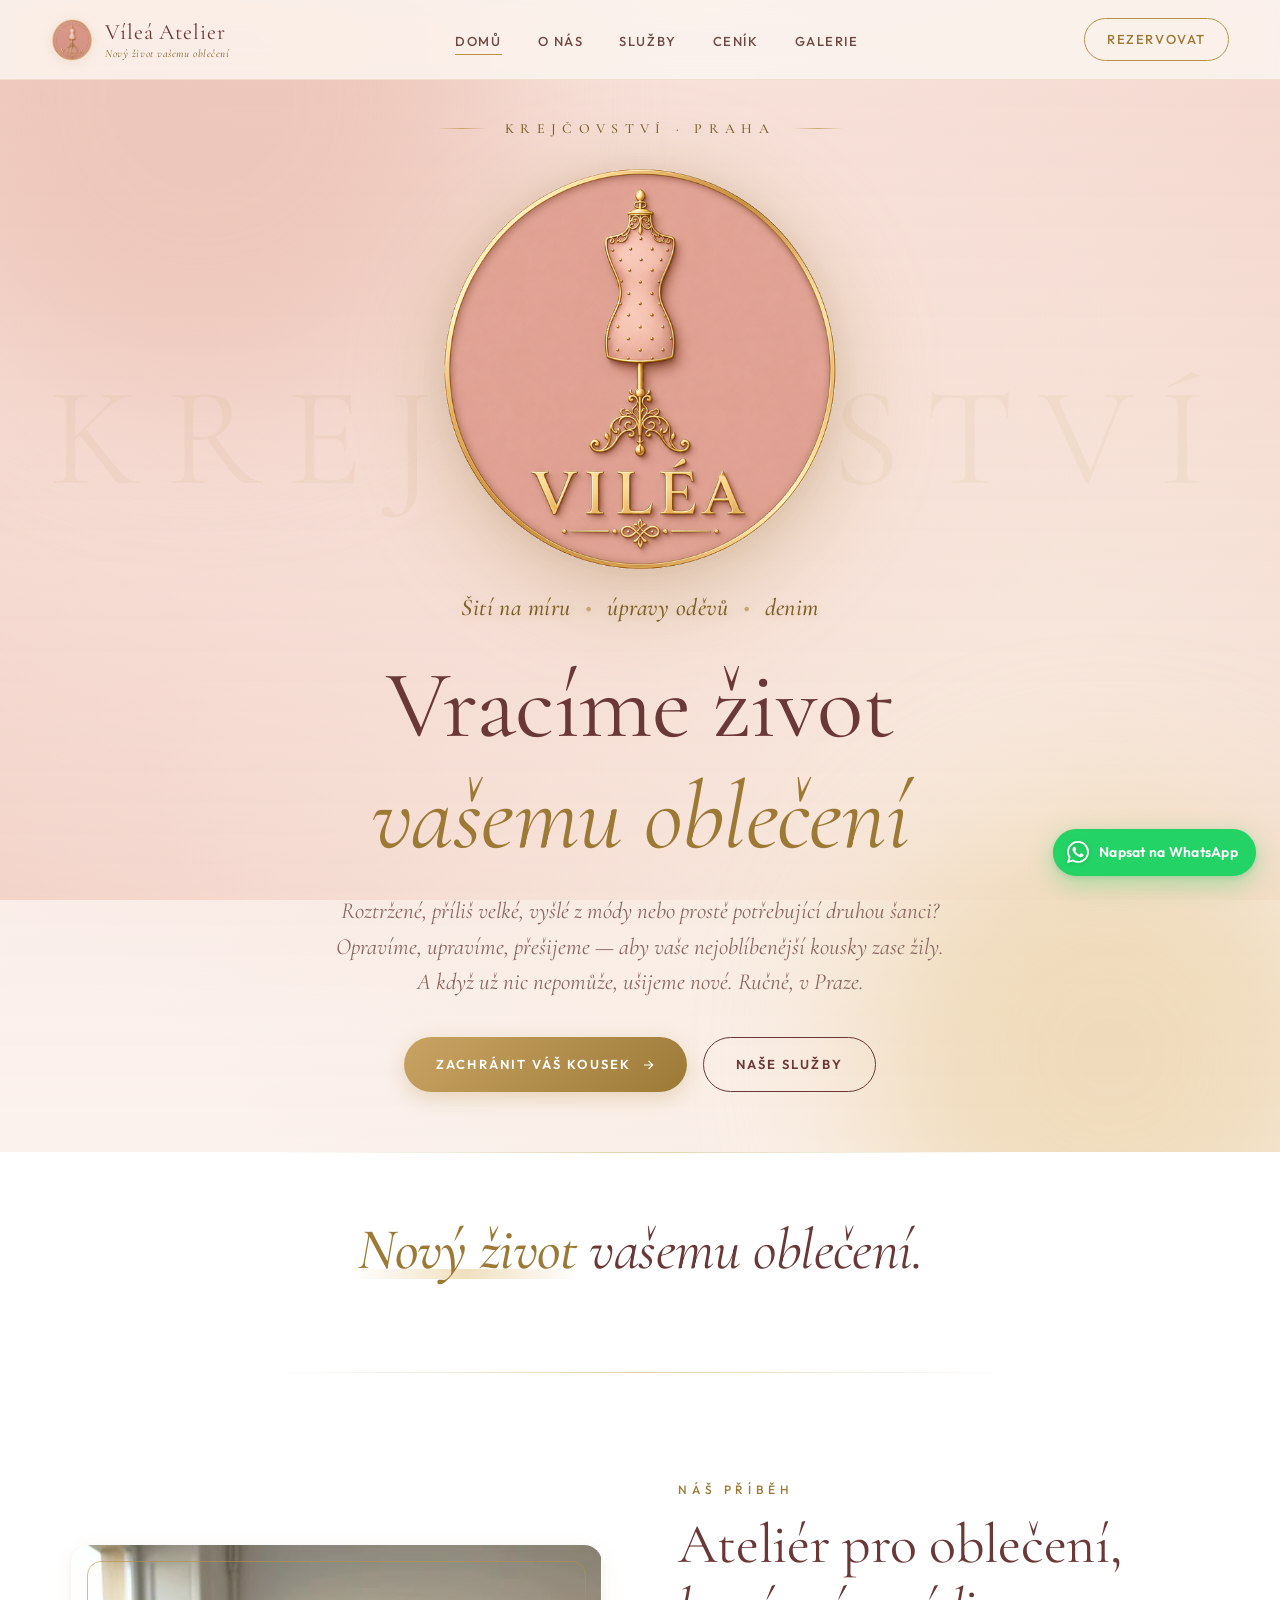
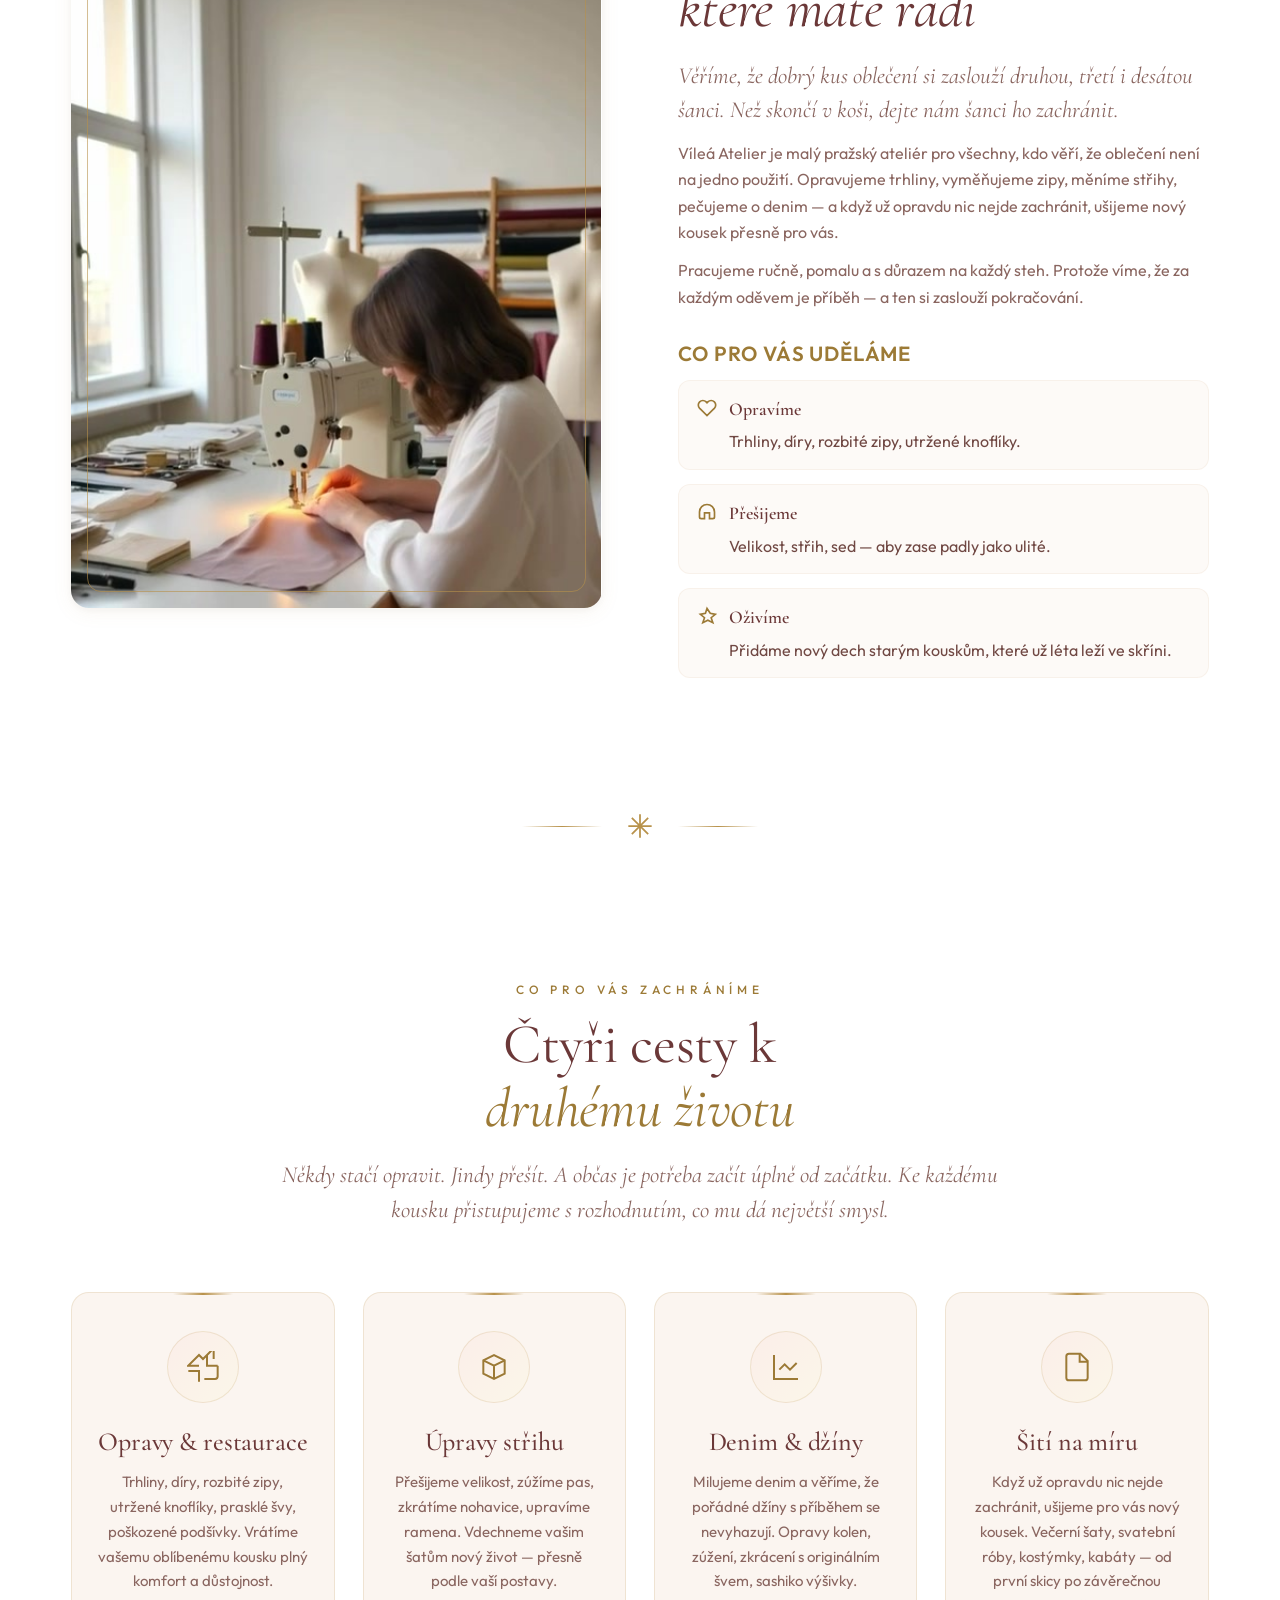
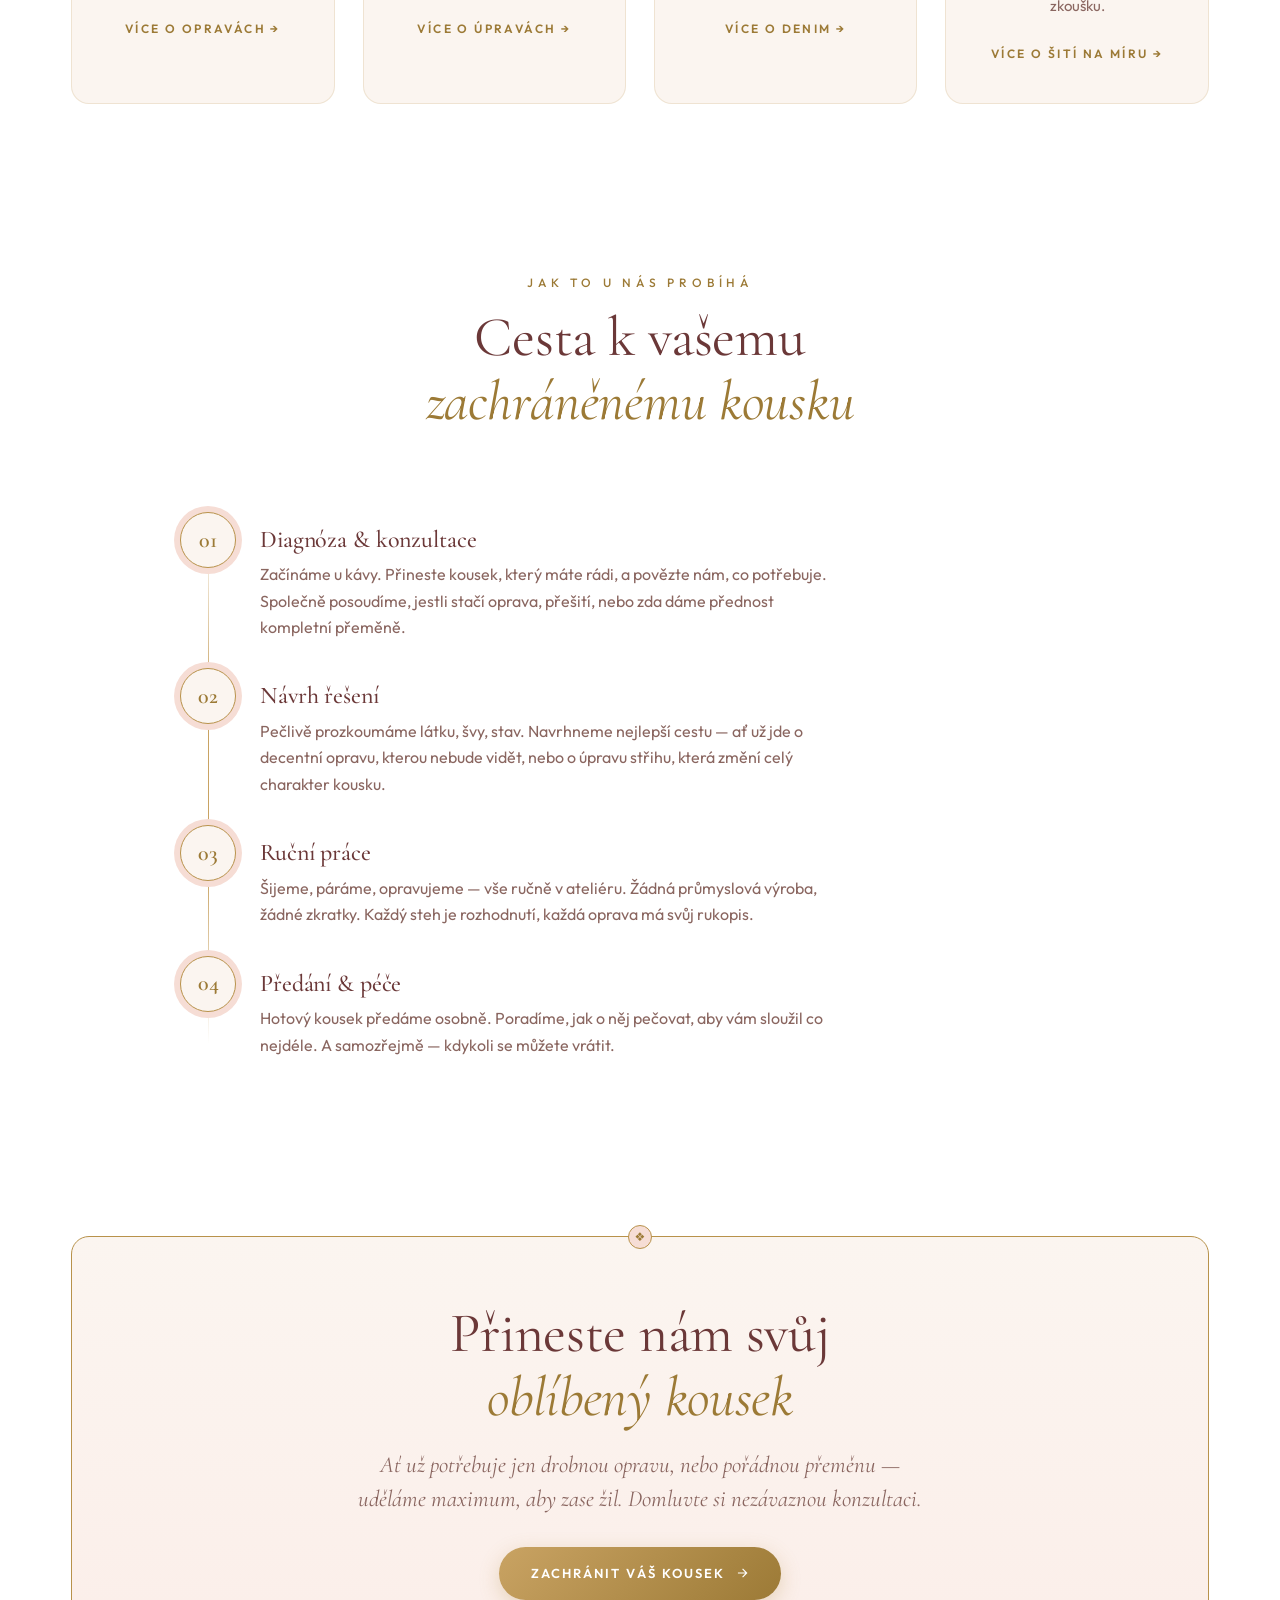
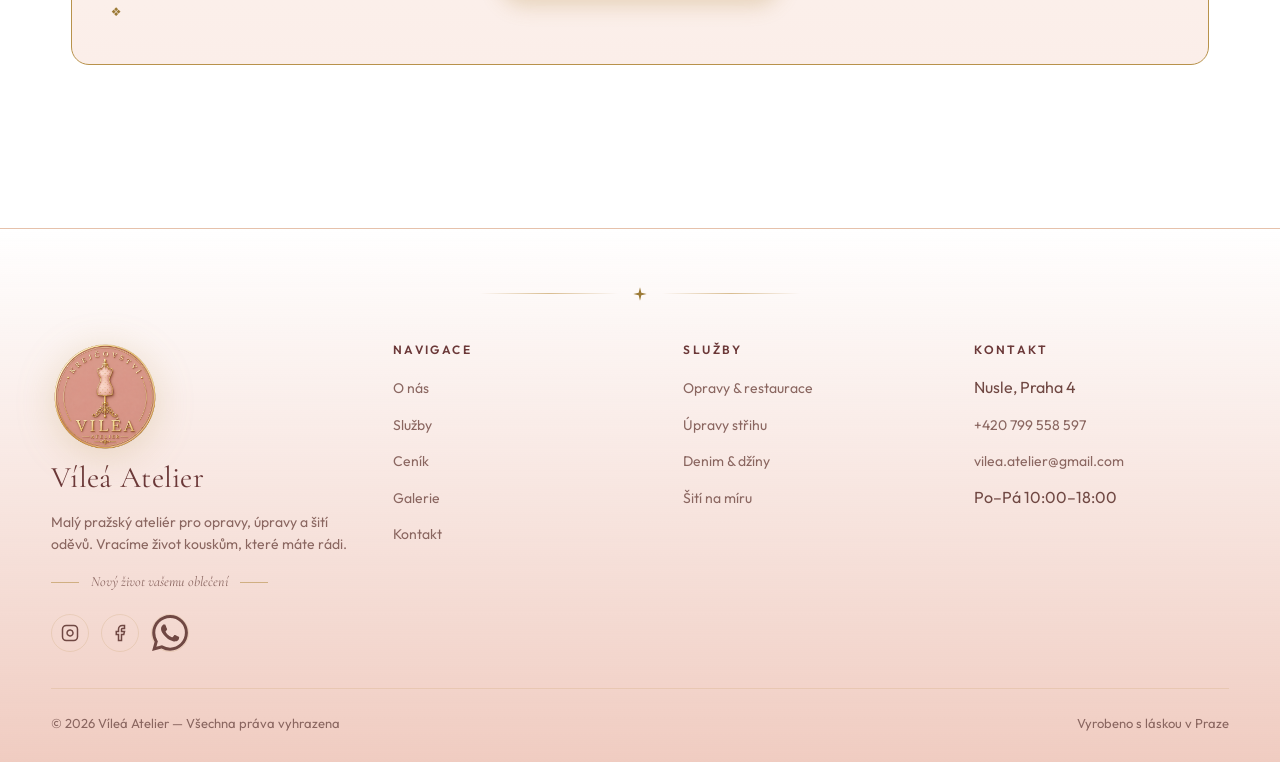
==== commit 795eb8b8: "Update copyright year: 2025 → 2026" ====
--- a/index.html
+++ b/index.html
@@ -11,10 +11,10 @@
 <link href="https://fonts.googleapis.com/css2?family=Cormorant+Garamond:ital,wght@0,400;0,500;0,600;0,700;1,400;1,500;1,600&family=Outfit:wght@300;400;500;600;700&display=swap" rel="stylesheet">
 <!-- Open Graph / Twitter Card -->
     <meta property="og:type" content="website" />
-    <meta property="og:url" content="https://vileaatelier.cz/" />
+    <meta property="og:url" content="https://vilea.store/" />
     <meta property="og:title" content="Víleá Atelier — Krejčovství Praha | Opravy, úpravy, nový život oděvům" />
     <meta property="og:description" content="Víleá Atelier Praha — opravy, úpravy a restaurování oděvů. Vracíme život vašemu oblíbenému oblečení." />
-    <meta property="og:image" content="https://vileaatelier.cz/assets/img/og-banner.jpg" />
+    <meta property="og:image" content="https://vilea.store/assets/img/og-banner.jpg" />
     <meta property="og:image:width" content="1200" />
     <meta property="og:image:height" content="630" />
     <meta property="og:site_name" content="Víleá Atelier" />
@@ -22,9 +22,9 @@
     <meta name="twitter:card" content="summary_large_image" />
     <meta name="twitter:title" content="Víleá Atelier — Krejčovství Praha | Opravy, úpravy, nový život oděvům" />
     <meta name="twitter:description" content="Víleá Atelier Praha — opravy, úpravy a restaurování oděvů. Vracíme život vašemu oblíbenému oblečení." />
-    <meta name="twitter:image" content="https://vileaatelier.cz/assets/img/og-banner.jpg" />
+    <meta name="twitter:image" content="https://vilea.store/assets/img/og-banner.jpg" />
     <link rel="apple-touch-icon" href="assets/img/favicon.png" />
-    <link rel="canonical" href="https://vileaatelier.cz/" />
+    <link rel="canonical" href="https://vilea.store/" />
 
         <meta name="keywords" content="krejčovství, krejčovství Praha, opravy oděvů, úpravy oděvů, restaurování oděvů, šití na míru, denim opravy, ateliér Praha, krejčovský ateliér, Víleá Atelier, Nový život vašemu oblečení, opravy oblečení, druhý život oděvů, slow fashion Praha" />
     <meta name="robots" content="index,follow,max-image-preview:large" />
@@ -34,8 +34,8 @@
     <meta name="geo.position" content="50.0656;14.4379" />
     <meta name="ICBM" content="50.0656, 14.4379" />
     <meta name="theme-color" content="#F5DCD2" />
-    <link rel="alternate" hreflang="cs" href="https://vileaatelier.cz" />
-    <link rel="alternate" hreflang="x-default" href="https://vileaatelier.cz" />
+    <link rel="alternate" hreflang="cs" href="https://vilea.store" />
+    <link rel="alternate" hreflang="x-default" href="https://vilea.store" />
 <link rel="stylesheet" href="assets/style.css" />
 <script type="application/ld+json">
 {
@@ -43,11 +43,11 @@
   "@graph": [
     {
       "@type": "LocalBusiness",
-      "@id": "https://vileaatelier.cz/#business",
+      "@id": "https://vilea.store/#business",
       "name": "Víleá Atelier",
       "alternateName": "Krejčovství Víleá Atelier",
       "description": "Krejčovství v Praze specializující se na opravy, úpravy oděvů a péči o denim. Nový život vašemu oblečení.",
-      "url": "https://vileaatelier.cz",
+      "url": "https://vilea.store",
       "telephone": "+420799558597",
       "email": "vilea.atelier@gmail.com",
       "address": {
@@ -63,23 +63,23 @@
         {"@type": "OpeningHoursSpecification", "dayOfWeek": ["Monday","Tuesday","Wednesday","Thursday","Friday"], "opens": "10:00", "closes": "18:00"}
       ],
       "priceRange": "$$",
-      "image": "https://vileaatelier.cz/assets/img/og-banner.jpg",
-      "logo": "https://vileaatelier.cz/assets/img/logo-mark-web.png",
+      "image": "https://vilea.store/assets/img/og-banner.jpg",
+      "logo": "https://vilea.store/assets/img/logo-mark-web.png",
       "sameAs": ["https://www.instagram.com/vilea.atelier","https://facebook.com/vileaatelier",],
       "knowsAbout": ["krejčovství","opravy oděvů","úpravy střihu","restaurování oděvů","šití na míru","denim","slow fashion"],
       "slogan": "Nový život vašemu oblečení"
     },
     {
       "@type": "WebSite",
-      "@id": "https://vileaatelier.cz/#website",
-      "url": "https://vileaatelier.cz",
+      "@id": "https://vilea.store/#website",
+      "url": "https://vilea.store",
       "name": "Víleá Atelier",
       "inLanguage": "cs-CZ"
     },
-    {"@type": "Service", "serviceType": "Opravy a restaurace oděvů", "provider": {"@id": "https://vileaatelier.cz/#business"}, "description": "Opravy trhlin, výměna zipů, přešití podšívek, obnova tvaru oděvů."},
-    {"@type": "Service", "serviceType": "Úpravy střihu", "provider": {"@id": "https://vileaatelier.cz/#business"}, "description": "Zkrácení, zúžení, přešití velikosti u kalhot, sak, kabátů, šatů a dalších oděvů."},
-    {"@type": "Service", "serviceType": "Péče o denim a džíny", "provider": {"@id": "https://vileaatelier.cz/#business"}, "description": "Opravy kolen, zkrácení s originálním švem, zúžení nohavic, sashiko výšivky."},
-    {"@type": "Service", "serviceType": "Šití na míru", "provider": {"@id": "https://vileaatelier.cz/#business"}, "description": "Večerní šaty, svatební róby, kostýmky, kabáty — šité na míru podle postavy a vkusu zákaznice."}
+    {"@type": "Service", "serviceType": "Opravy a restaurace oděvů", "provider": {"@id": "https://vilea.store/#business"}, "description": "Opravy trhlin, výměna zipů, přešití podšívek, obnova tvaru oděvů."},
+    {"@type": "Service", "serviceType": "Úpravy střihu", "provider": {"@id": "https://vilea.store/#business"}, "description": "Zkrácení, zúžení, přešití velikosti u kalhot, sak, kabátů, šatů a dalších oděvů."},
+    {"@type": "Service", "serviceType": "Péče o denim a džíny", "provider": {"@id": "https://vilea.store/#business"}, "description": "Opravy kolen, zkrácení s originálním švem, zúžení nohavic, sashiko výšivky."},
+    {"@type": "Service", "serviceType": "Šití na míru", "provider": {"@id": "https://vilea.store/#business"}, "description": "Večerní šaty, svatební róby, kostýmky, kabáty — šité na míru podle postavy a vkusu zákaznice."}
   ]
 }
 </script>
@@ -326,7 +326,7 @@
     </div>
   </div>
   <div class="footer__bottom">
-    <span>© 2025 Víleá Atelier — Všechna práva vyhrazena</span>
+    <span>© 2026 Víleá Atelier — Všechna práva vyhrazena</span>
     <span>Vyrobeno s láskou v Praze</span>
   </div>
 </footer>
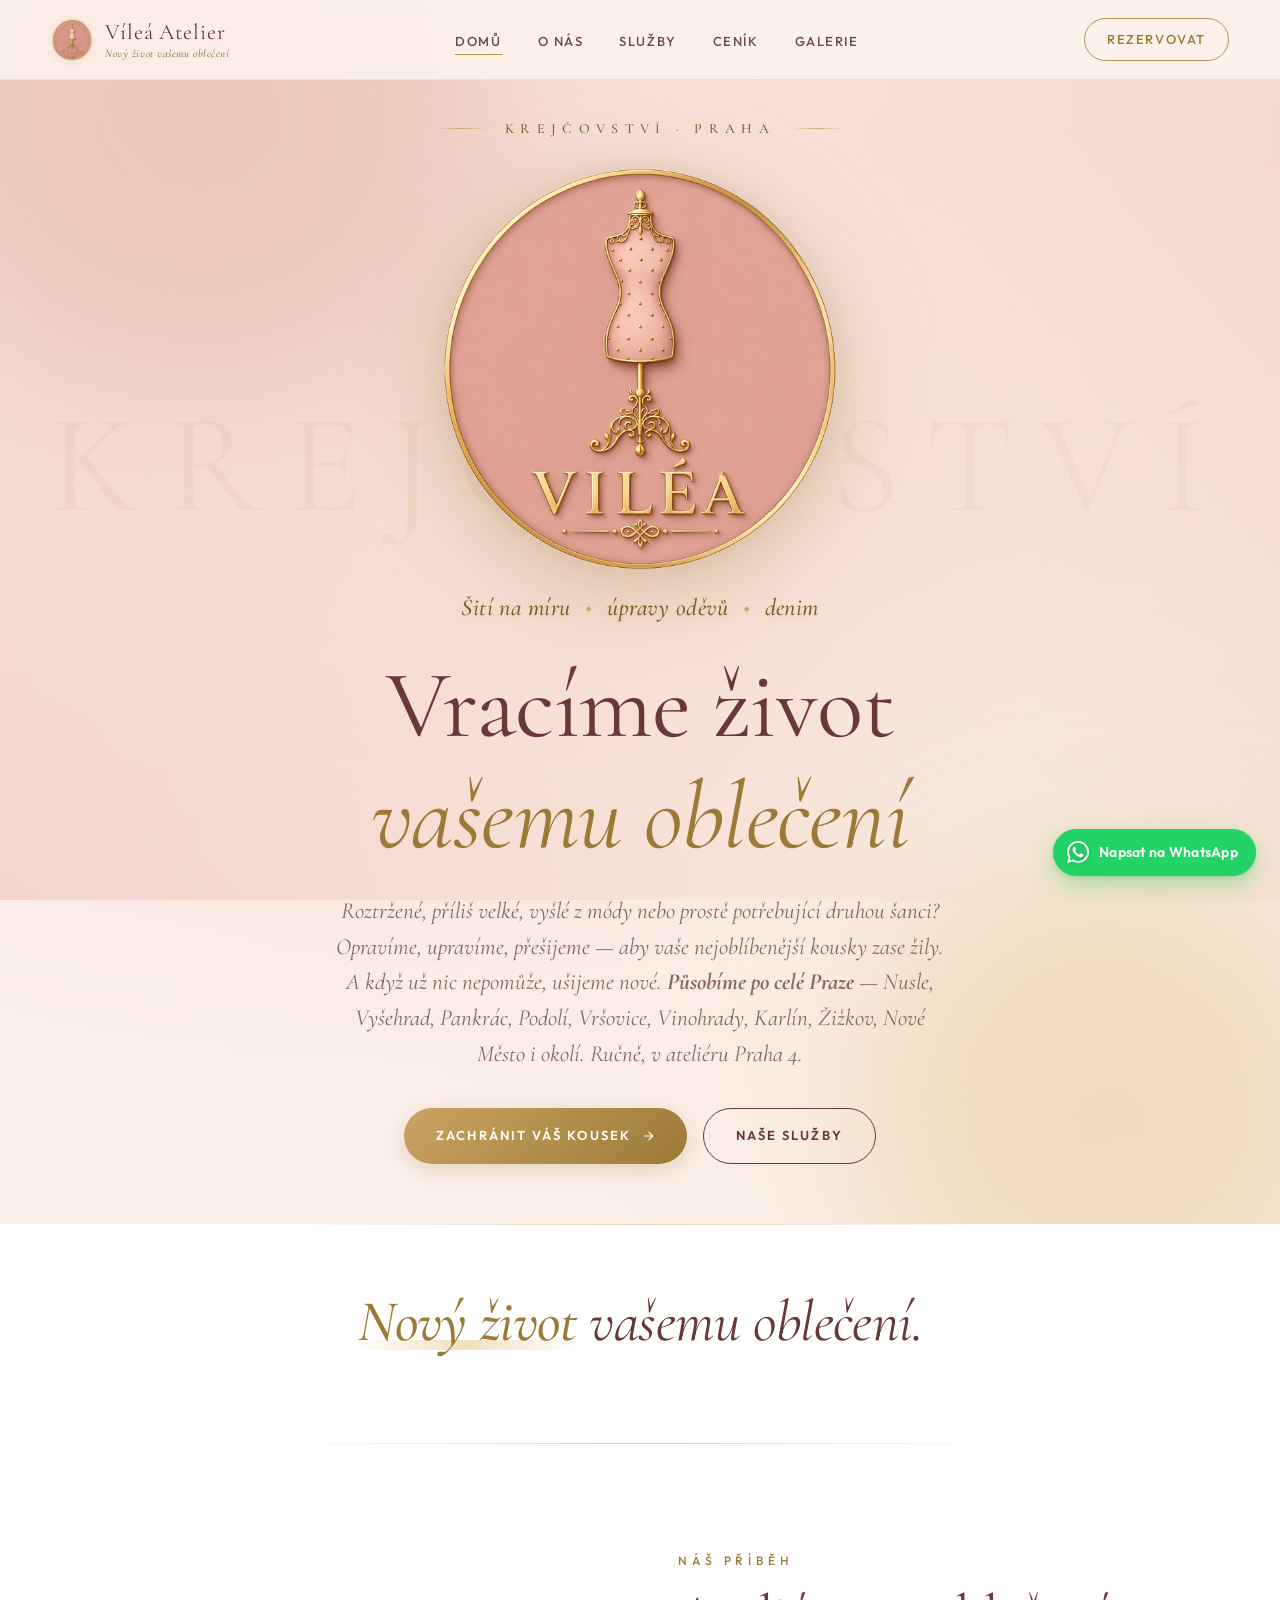
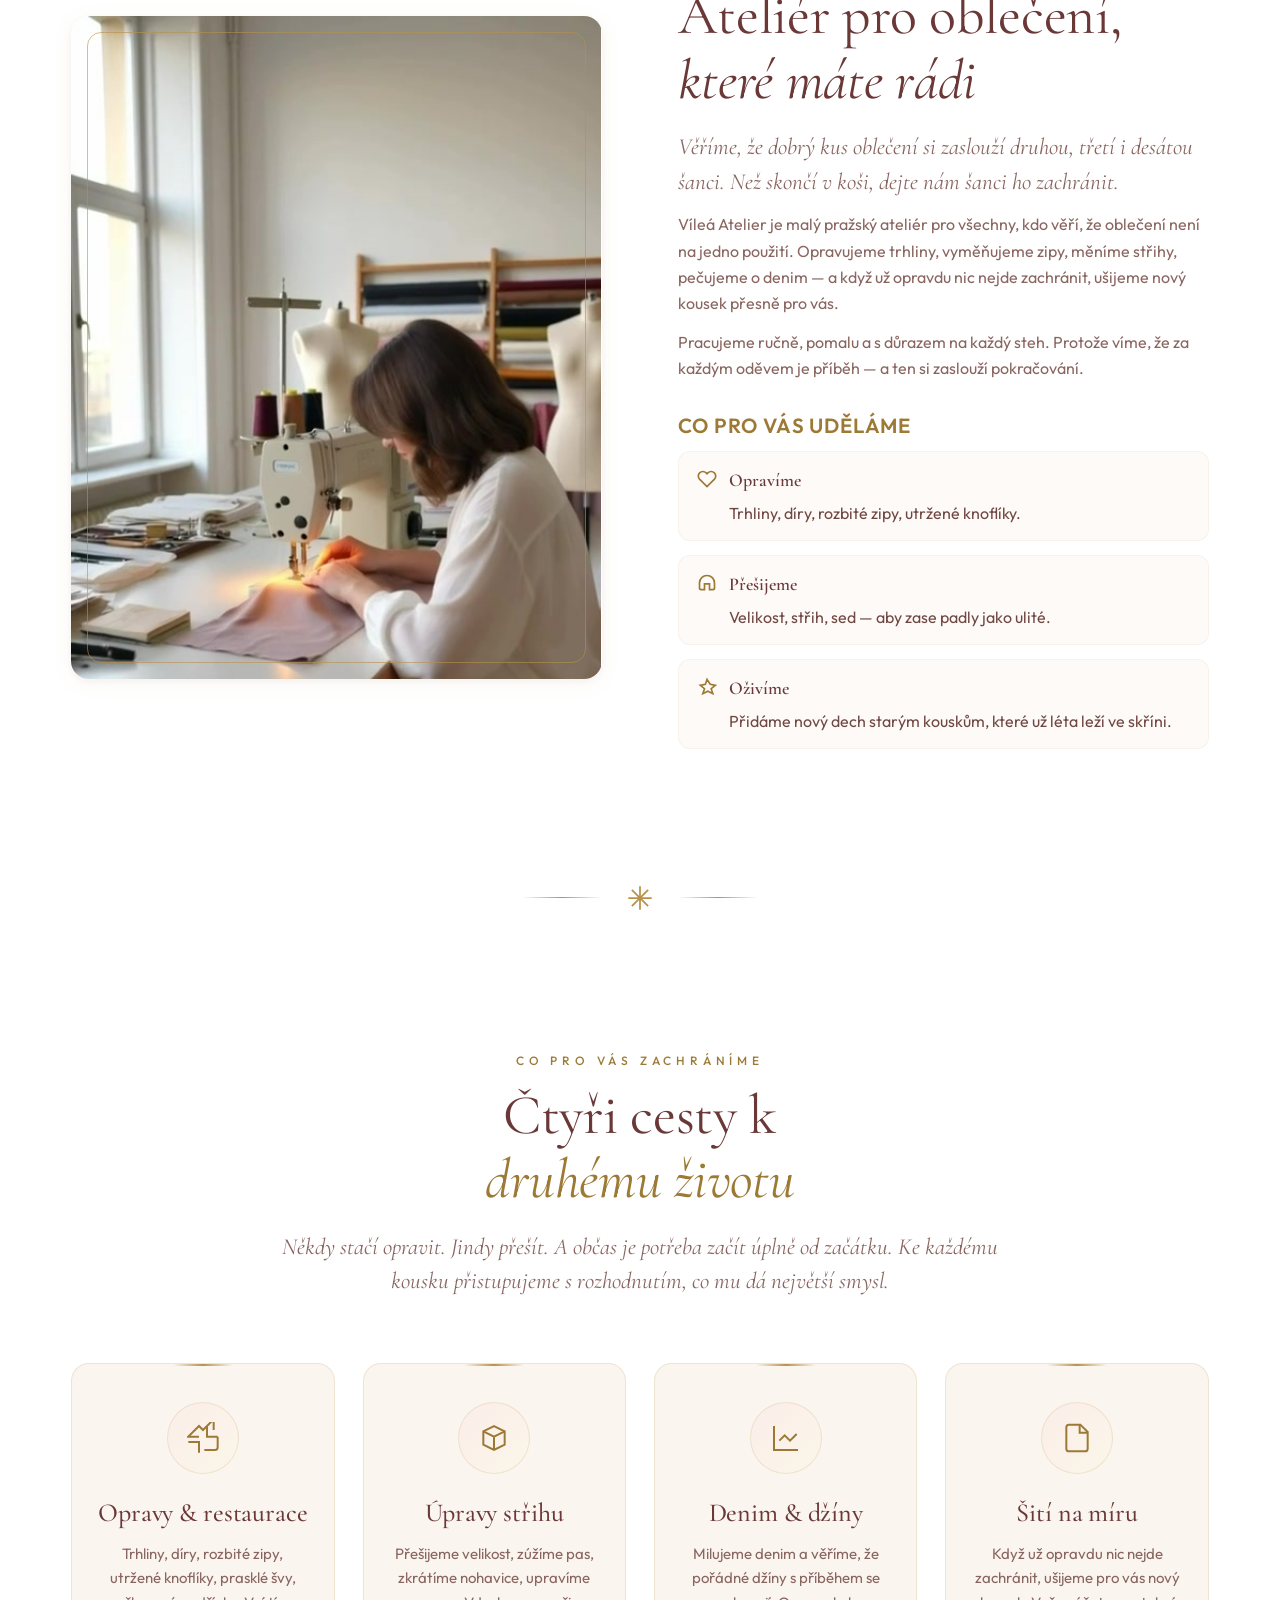
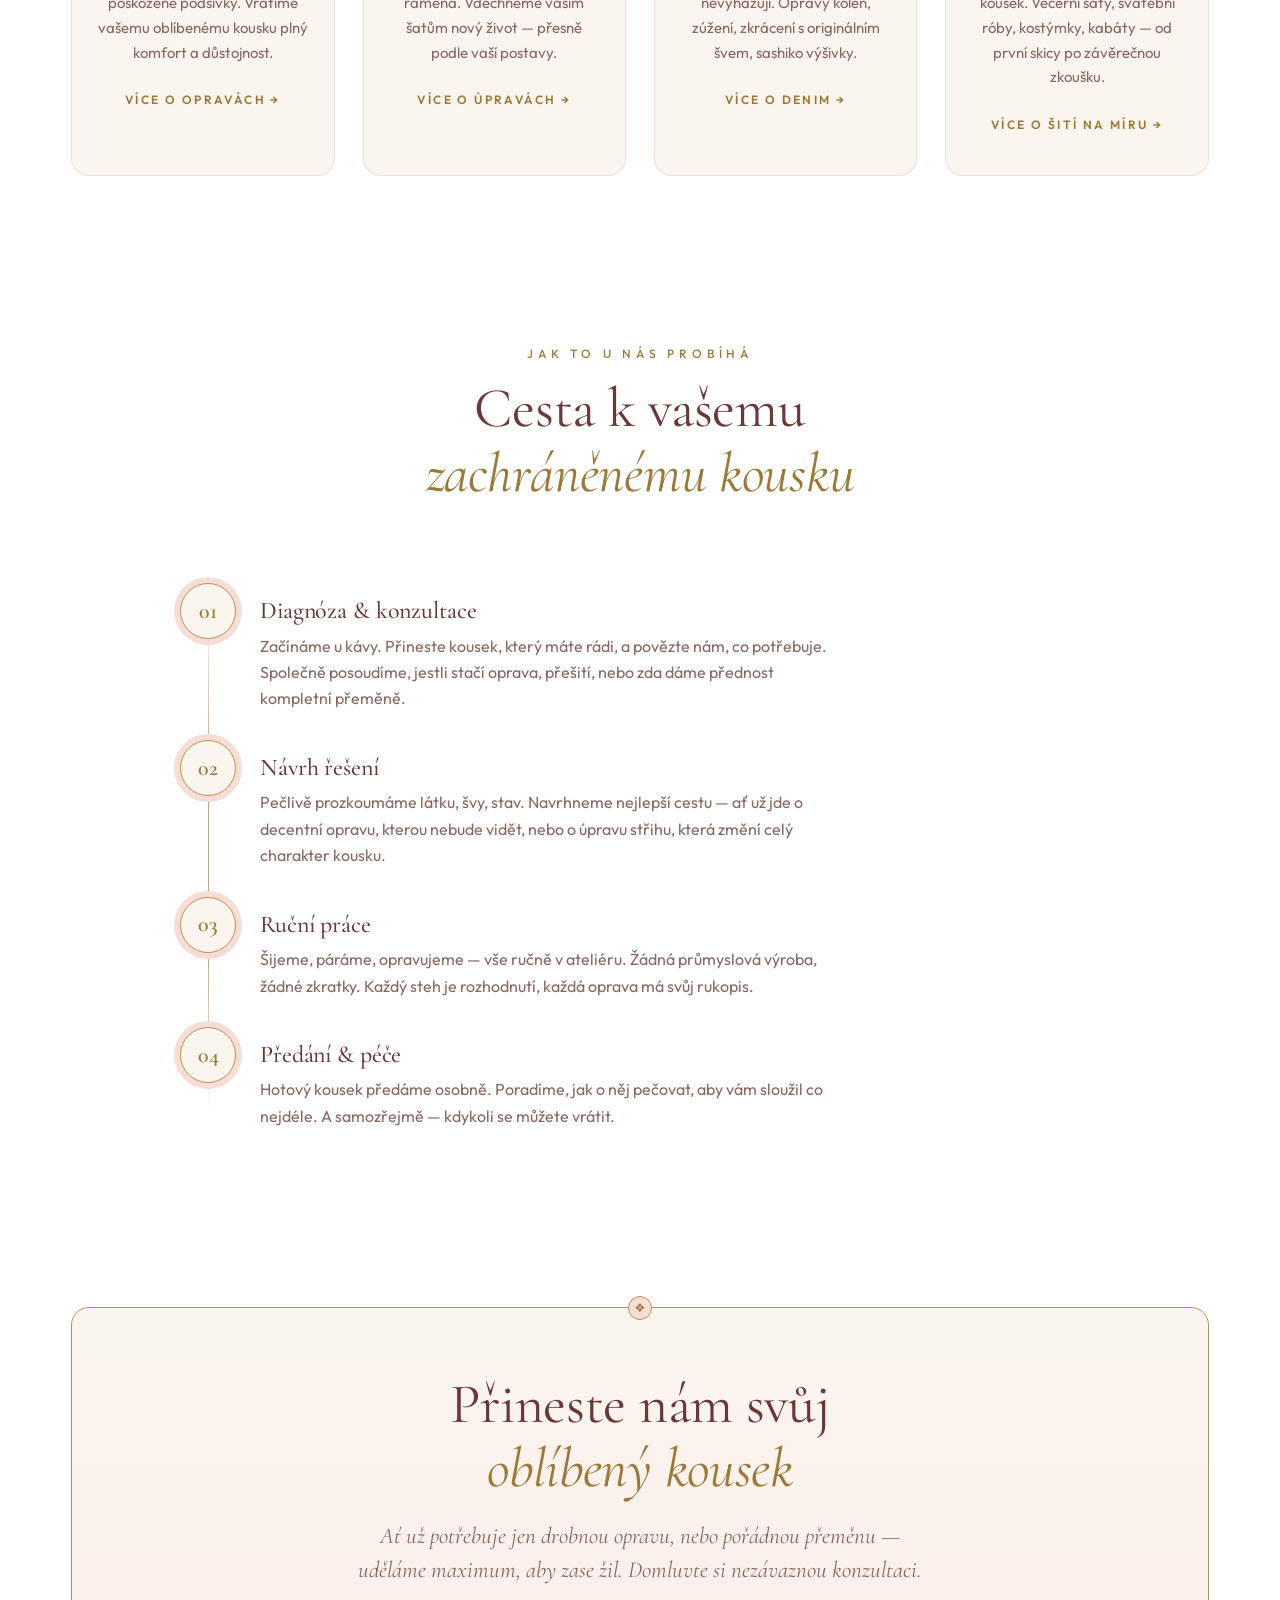
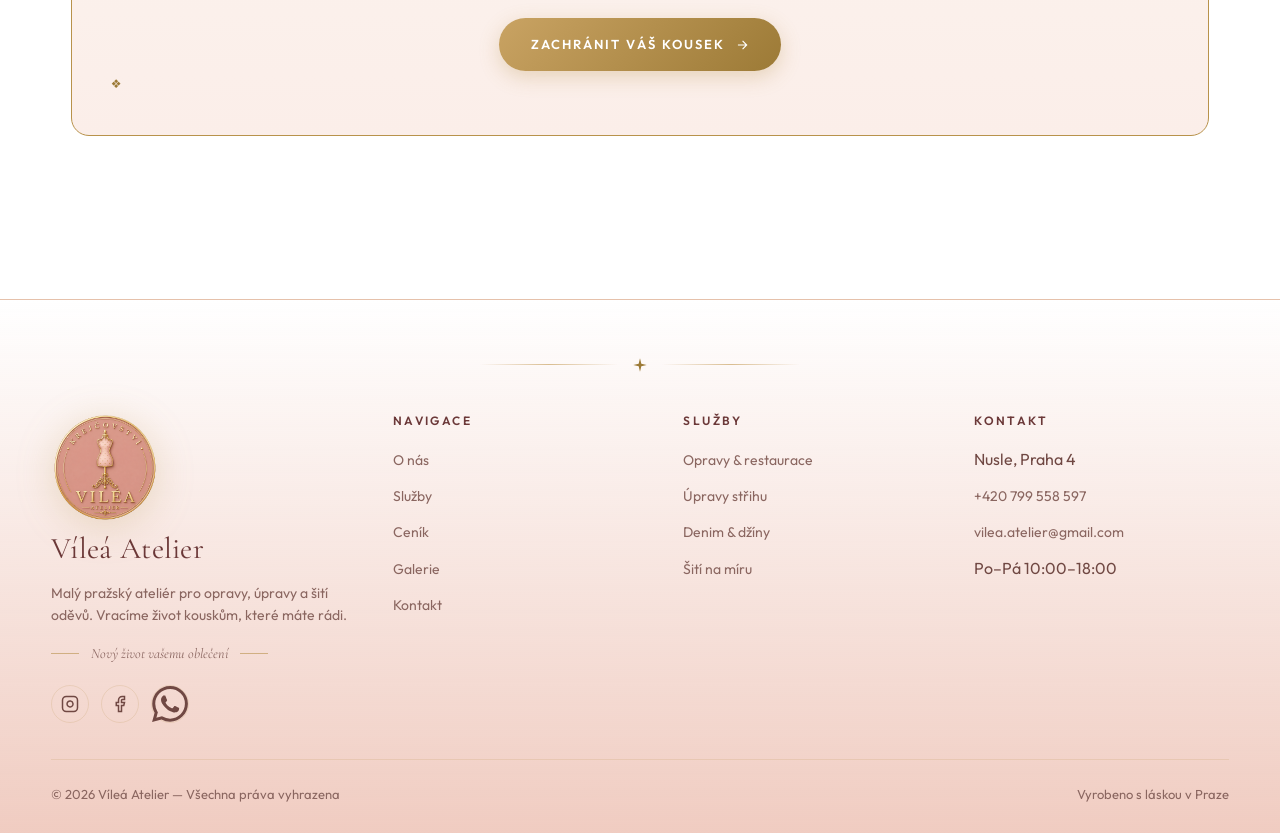
==== commit 7d6ee52e: "SEO optimization for local Prague search - Add local neighborhood keywords to all page meta descript" ====
--- a/index.html
+++ b/index.html
@@ -4,7 +4,7 @@
 <meta charset="UTF-8" />
 <meta name="viewport" content="width=device-width, initial-scale=1.0" />
 <title>Víleá Atelier — Krejčovství Praha | Opravy, úpravy, nový život oděvům</title>
-<meta name="description" content="Víleá Atelier Praha — opravy, úpravy a restaurování oděvů. Vracíme život vašemu oblíbenému oblečení. Šití na míru, úpravy střihu, péče o denim." />
+<meta name="description" content="Krejčovství VÍLEÁ Atelier v Praze 4 — Nusle. Opravy oděvů, úpravy střihu, opravy džínů, péče o denim a šití na míru. Doručte oděv z celé Prahy. První konzultace zdarma." />
 <link rel="icon" type="image/png" href="assets/img/favicon.png" />
 <link rel="preconnect" href="https://fonts.googleapis.com">
 <link rel="preconnect" href="https://fonts.gstatic.com" crossorigin>
@@ -26,7 +26,7 @@
     <link rel="apple-touch-icon" href="assets/img/favicon.png" />
     <link rel="canonical" href="https://vilea.store/" />
 
-        <meta name="keywords" content="krejčovství, krejčovství Praha, opravy oděvů, úpravy oděvů, restaurování oděvů, šití na míru, denim opravy, ateliér Praha, krejčovský ateliér, Víleá Atelier, Nový život vašemu oblečení, opravy oblečení, druhý život oděvů, slow fashion Praha" />
+        <meta name="keywords" content="krejčovství Praha, krejčovství Praha 4, opravy oděvů Praha, úpravy střihu Praha, opravy džínů Praha, opravy kožených bund Praha, šití na míru Praha, restaurování oděvů, krejčovství Nusle, krejčovství Vyšehrad, krejčovství Pankrác, Praha 4, Nusle, Vyšehrad, Pankrác, Podolí, Braník, Hodkovičky, Vršovice, Vinohrady, Karlín, Žižkov, Michle, Nový život vašemu oblečení" />
     <meta name="robots" content="index,follow,max-image-preview:large" />
     <meta name="author" content="Víleá Atelier" />
     <meta name="geo.region" content="CZ-10" />
@@ -41,15 +41,18 @@
 {
   "@context": "https://schema.org",
   "@graph": [
-    {
+          {
       "@type": "LocalBusiness",
       "@id": "https://vilea.store/#business",
       "name": "Víleá Atelier",
       "alternateName": "Krejčovství Víleá Atelier",
-      "description": "Krejčovství v Praze specializující se na opravy, úpravy oděvů a péči o denim. Nový život vašemu oblečení.",
+      "description": "Krejčovství v Praze 4 — Nusle. Opravy oděvů, úpravy střihu, opravy džínů, opravy kožených bund, restaurování oděvů a šití na míru. Nový život vašemu oblečení.",
       "url": "https://vilea.store",
       "telephone": "+420799558597",
       "email": "vilea.atelier@gmail.com",
+      "image": "https://vilea.store/assets/img/og-banner.jpg",
+      "logo": "https://vilea.store/assets/img/logo-mark-web.png",
+      "priceRange": "$$",
       "address": {
         "@type": "PostalAddress",
         "streetAddress": "Nuselská 1497/70",
@@ -59,14 +62,26 @@
         "addressCountry": "CZ"
       },
       "geo": {"@type": "GeoCoordinates", "latitude": 50.0656, "longitude": 14.4379},
+      "areaServed": [
+        {"@type": "City", "name": "Praha"},
+        {"@type": "AdministrativeArea", "name": "Praha 4"}
+      ],
       "openingHoursSpecification": [
         {"@type": "OpeningHoursSpecification", "dayOfWeek": ["Monday","Tuesday","Wednesday","Thursday","Friday"], "opens": "10:00", "closes": "18:00"}
       ],
-      "priceRange": "$$",
-      "image": "https://vilea.store/assets/img/og-banner.jpg",
-      "logo": "https://vilea.store/assets/img/logo-mark-web.png",
-      "sameAs": ["https://www.instagram.com/vilea.atelier","https://facebook.com/vileaatelier",],
-      "knowsAbout": ["krejčovství","opravy oděvů","úpravy střihu","restaurování oděvů","šití na míru","denim","slow fashion"],
+      "knowsAbout": ["krejčovství","opravy oděvů","úpravy střihu","restaurování oděvů","šití na míru","denim","sashiko","slow fashion","opravy kožených bund","opravy džínů"],
+      "hasOfferCatalog": {
+        "@type": "OfferCatalog",
+        "name": "Služby krejčovství Víleá",
+        "itemListElement": [
+          {"@type": "Offer", "itemOffered": {"@type": "Service", "name": "Opravy a restaurování oděvů"}},
+          {"@type": "Offer", "itemOffered": {"@type": "Service", "name": "Úpravy střihu"}},
+          {"@type": "Offer", "itemOffered": {"@type": "Service", "name": "Opravy a úpravy denimu"}},
+          {"@type": "Offer", "itemOffered": {"@type": "Service", "name": "Opravy kožených bund a kalhot"}},
+          {"@type": "Offer", "itemOffered": {"@type": "Service", "name": "Šití na míru"}}
+        ]
+      },
+      "sameAs": ["https://www.instagram.com/vilea.atelier","https://www.facebook.com/share/19ng7usNfz/","https://wa.me/420799558597"],
       "slogan": "Nový život vašemu oblečení"
     },
     {
@@ -118,7 +133,7 @@
     <div class="brand-tagline reveal reveal--delay-2">Šití na míru <span class="dot">•</span> úpravy oděvů <span class="dot">•</span> denim</div>
     <h1 class="reveal reveal--delay-3">Vracíme život<br><em>vašemu oblečení</em></h1>
     <p class="hero__sub reveal reveal--delay-4">
-      Roztržené, příliš velké, vyšlé z módy nebo prostě potřebující druhou šanci? Opravíme, upravíme, přešijeme — aby vaše nejoblíbenější kousky zase žily. A když už nic nepomůže, ušijeme nové. Ručně, v Praze.
+      Roztržené, příliš velké, vyšlé z módy nebo prostě potřebující druhou šanci? Opravíme, upravíme, přešijeme — aby vaše nejoblíbenější kousky zase žily. A když už nic nepomůže, ušijeme nové. <strong>Působíme po celé Praze</strong> — Nusle, Vyšehrad, Pankrác, Podolí, Vršovice, Vinohrady, Karlín, Žižkov, Nové Město i okolí. Ručně, v ateliéru Praha 4.
     </p>
     <div class="hero__ctas reveal reveal--delay-5">
       <a href="kontakt.html" class="btn btn--primary">
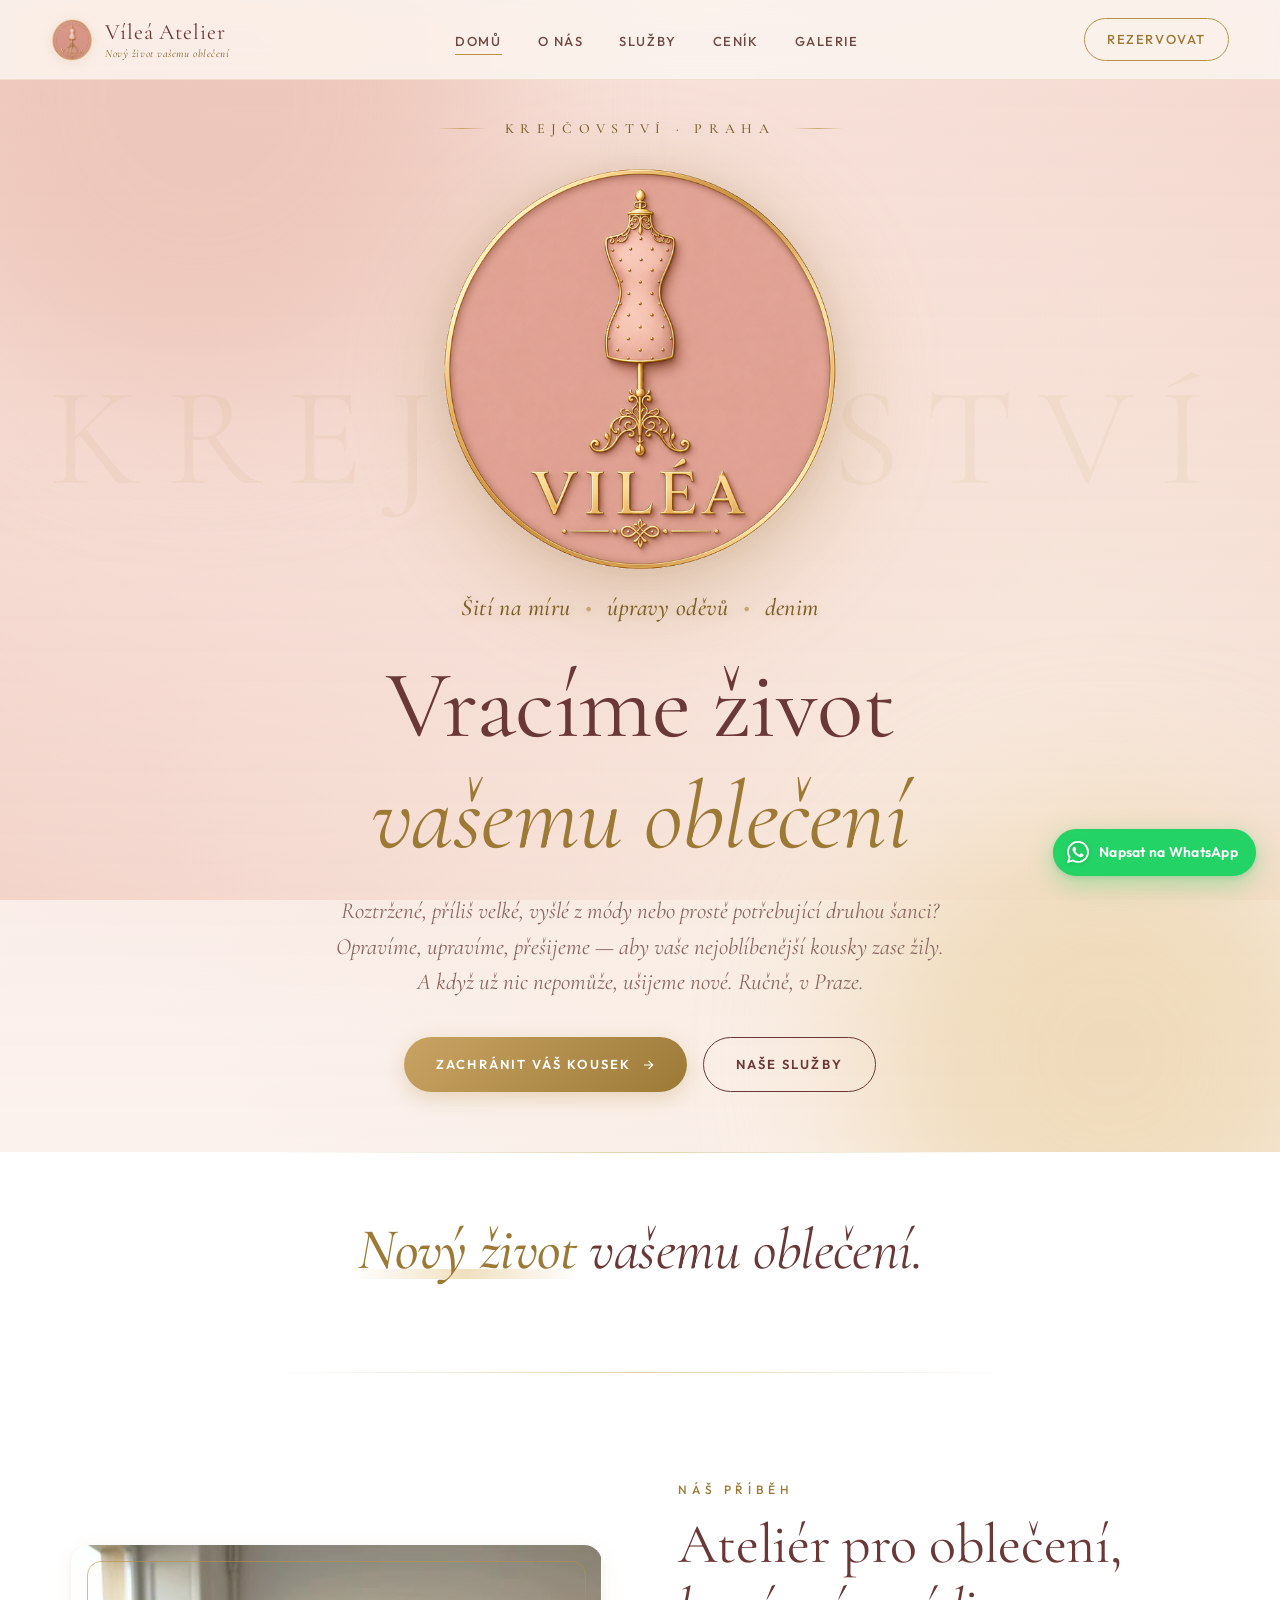
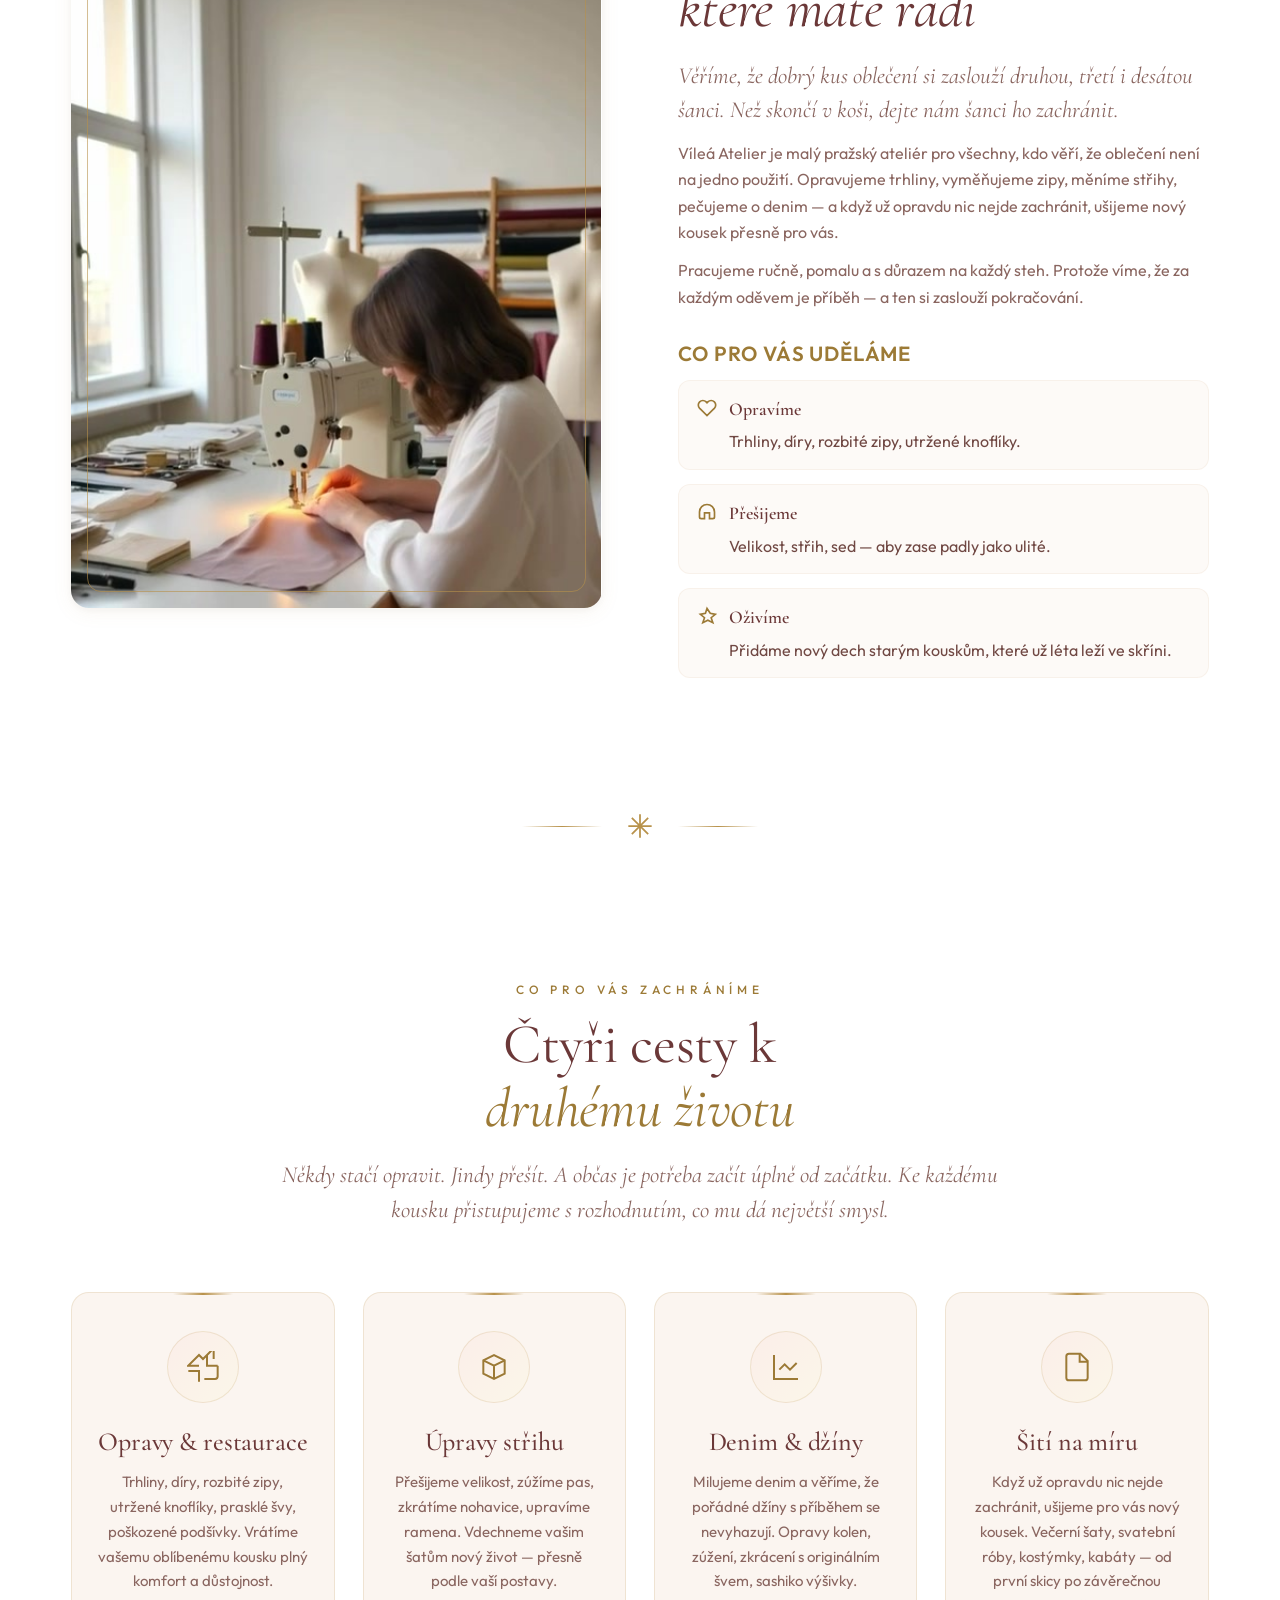
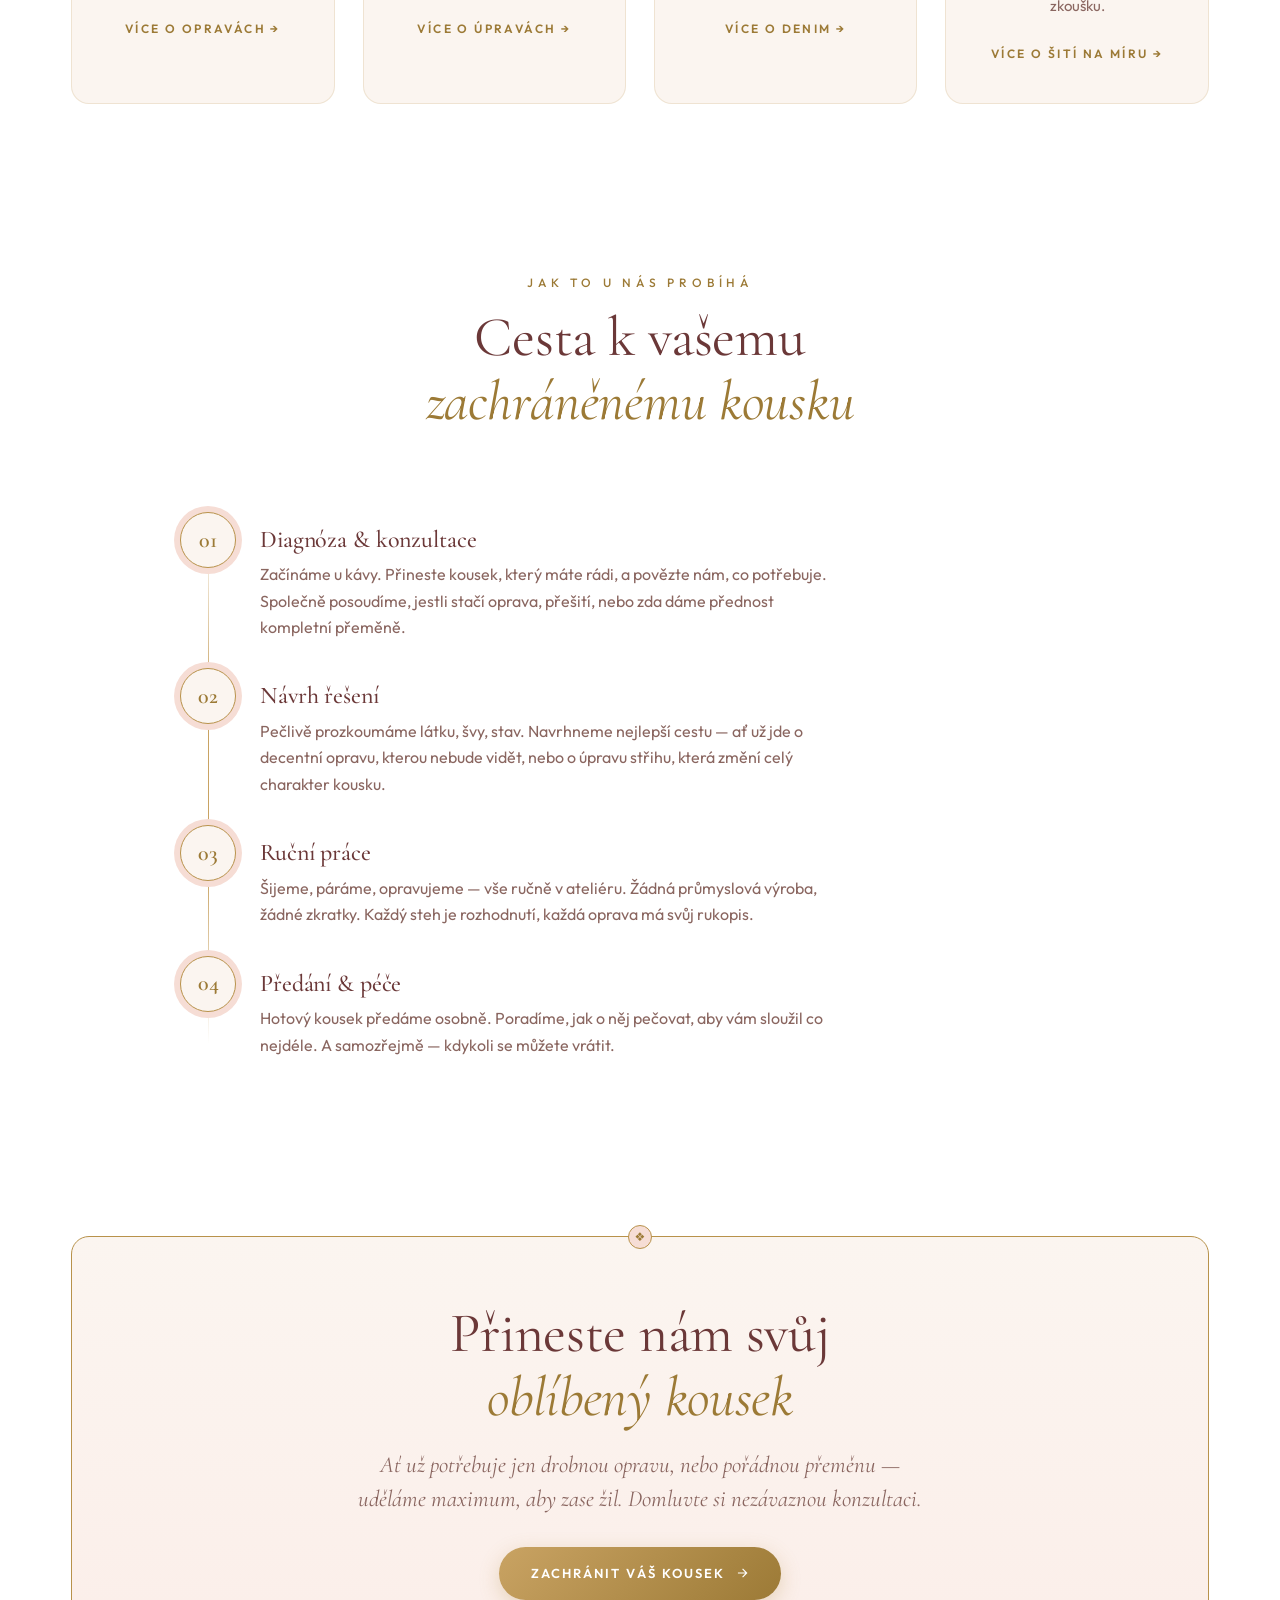
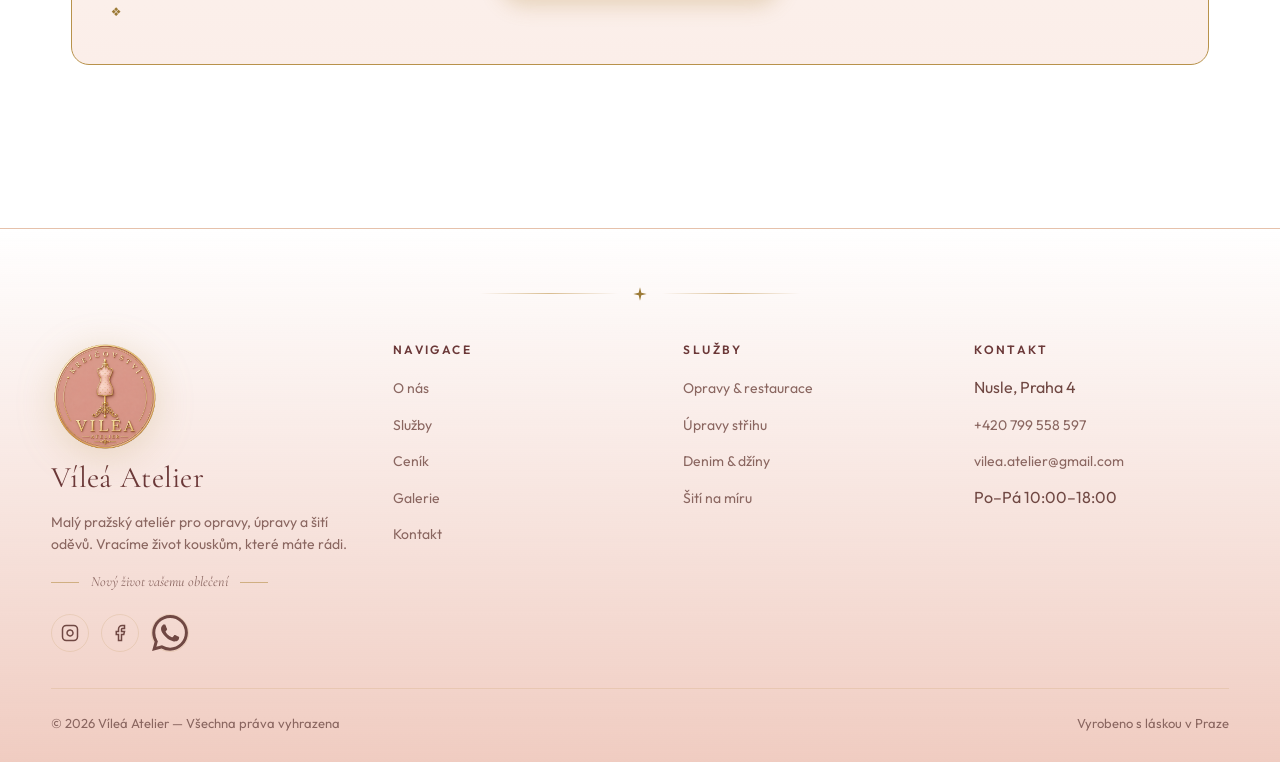
==== commit 86ff9c6c: "Remove Service Area block and restore hero subtitle User prefers not to broadcast multi-district ser" ====
--- a/index.html
+++ b/index.html
@@ -133,7 +133,7 @@
     <div class="brand-tagline reveal reveal--delay-2">Šití na míru <span class="dot">•</span> úpravy oděvů <span class="dot">•</span> denim</div>
     <h1 class="reveal reveal--delay-3">Vracíme život<br><em>vašemu oblečení</em></h1>
     <p class="hero__sub reveal reveal--delay-4">
-      Roztržené, příliš velké, vyšlé z módy nebo prostě potřebující druhou šanci? Opravíme, upravíme, přešijeme — aby vaše nejoblíbenější kousky zase žily. A když už nic nepomůže, ušijeme nové. <strong>Působíme po celé Praze</strong> — Nusle, Vyšehrad, Pankrác, Podolí, Vršovice, Vinohrady, Karlín, Žižkov, Nové Město i okolí. Ručně, v ateliéru Praha 4.
+      Roztržené, příliš velké, vyšlé z módy nebo prostě potřebující druhou šanci? Opravíme, upravíme, přešijeme — aby vaše nejoblíbenější kousky zase žily. A když už nic nepomůže, ušijeme nové. Ručně, v Praze.
     </p>
     <div class="hero__ctas reveal reveal--delay-5">
       <a href="kontakt.html" class="btn btn--primary">
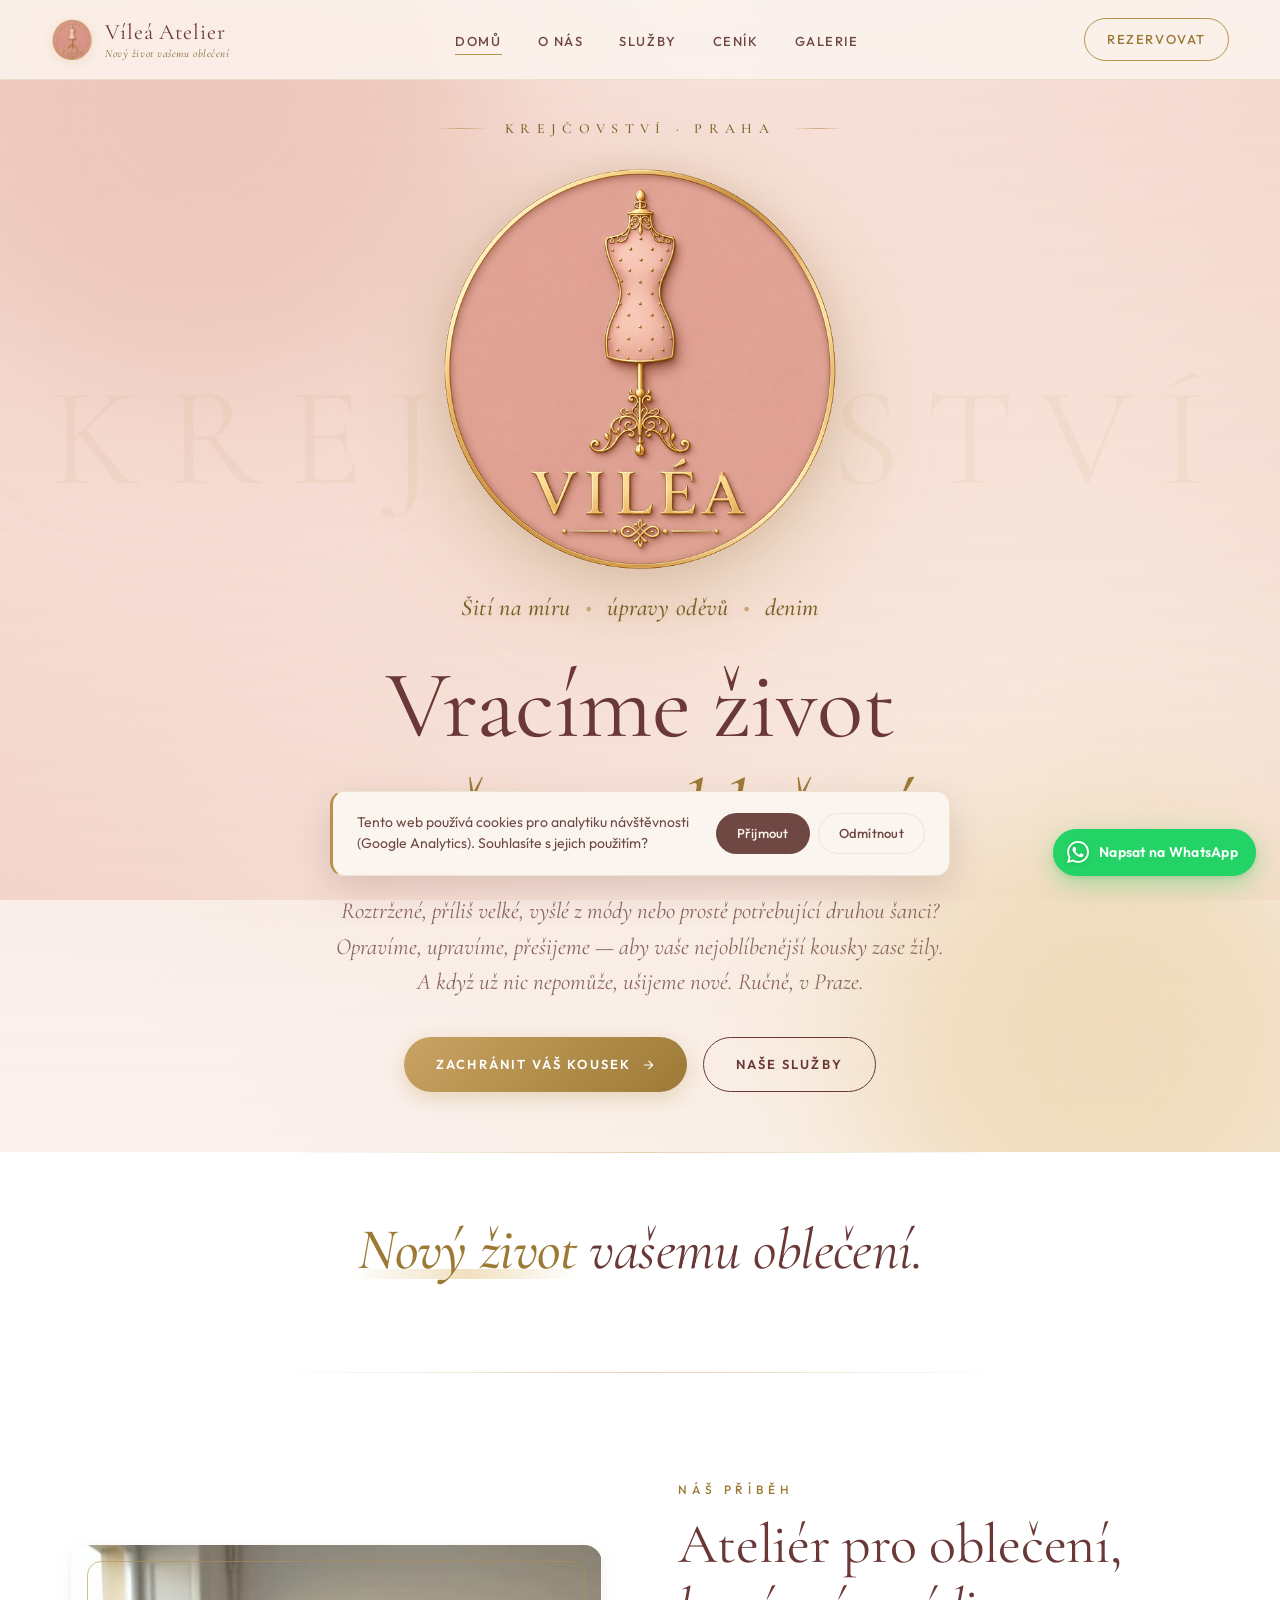
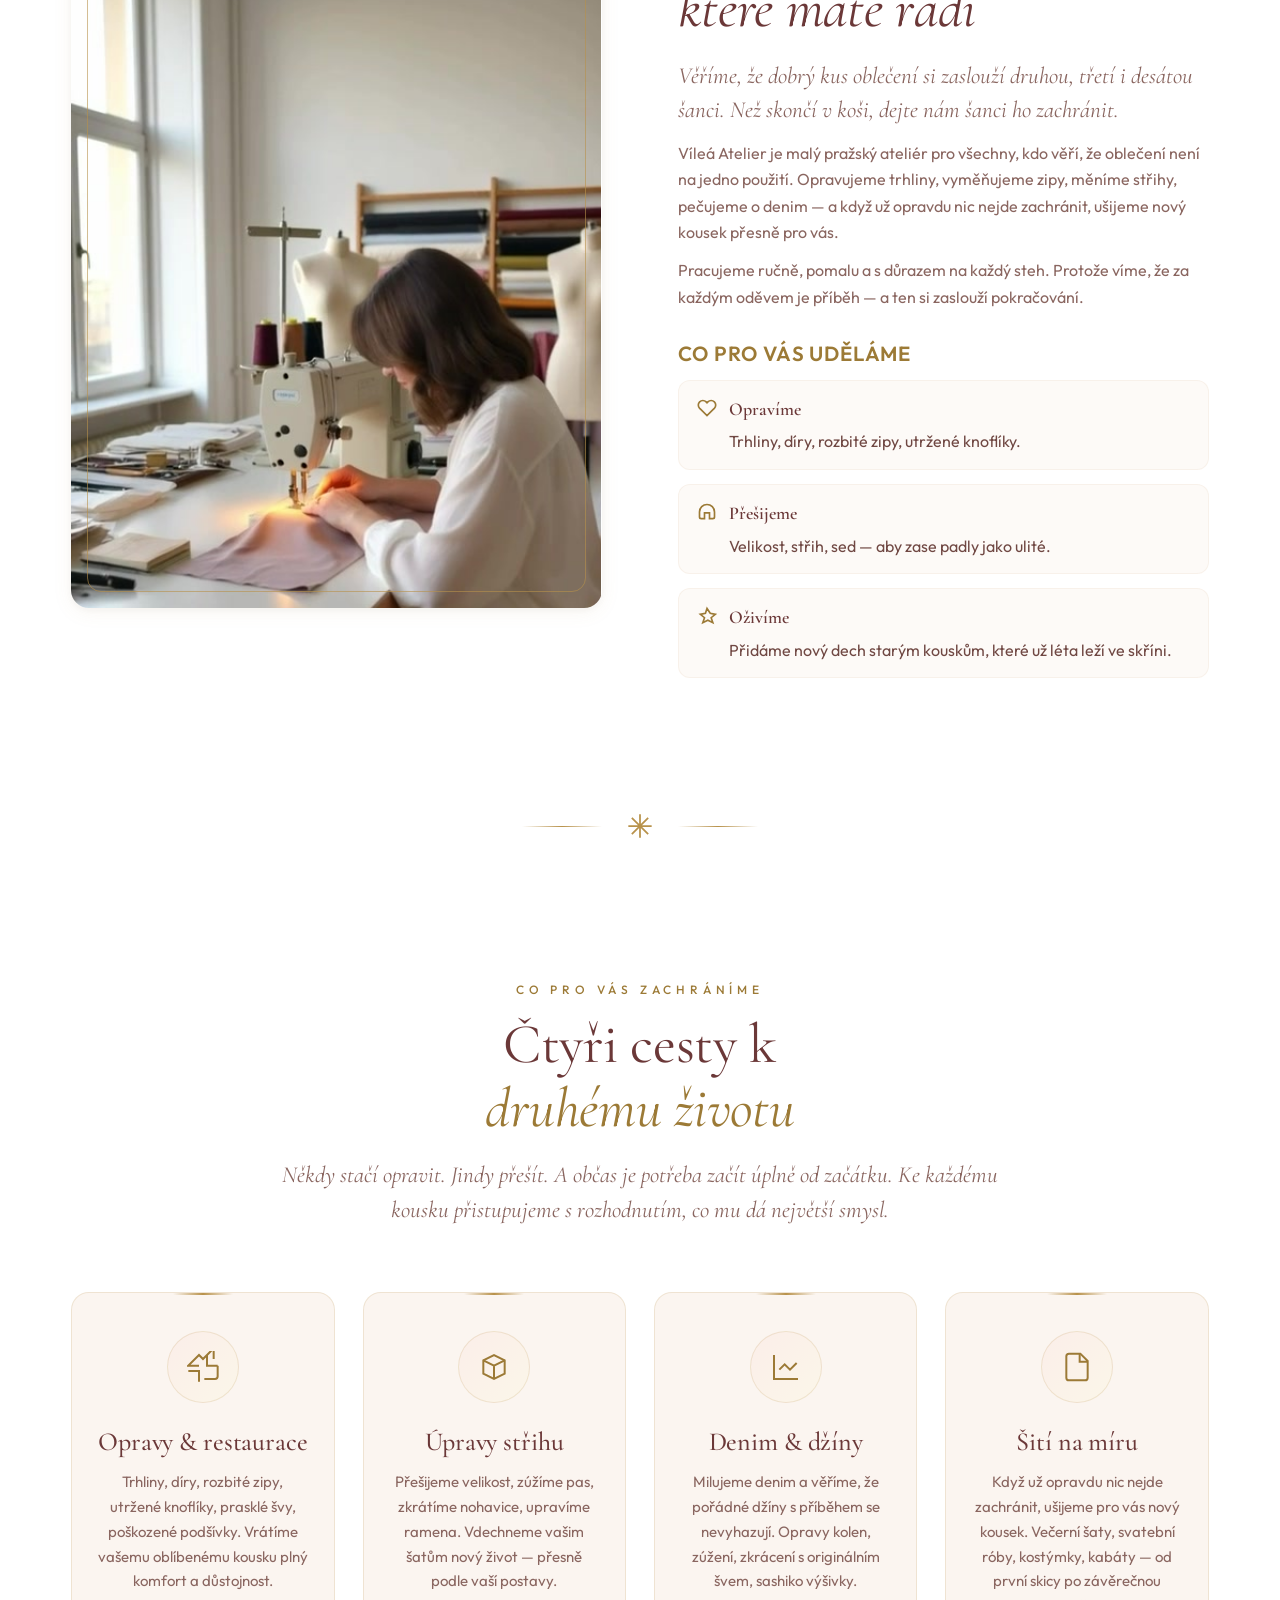
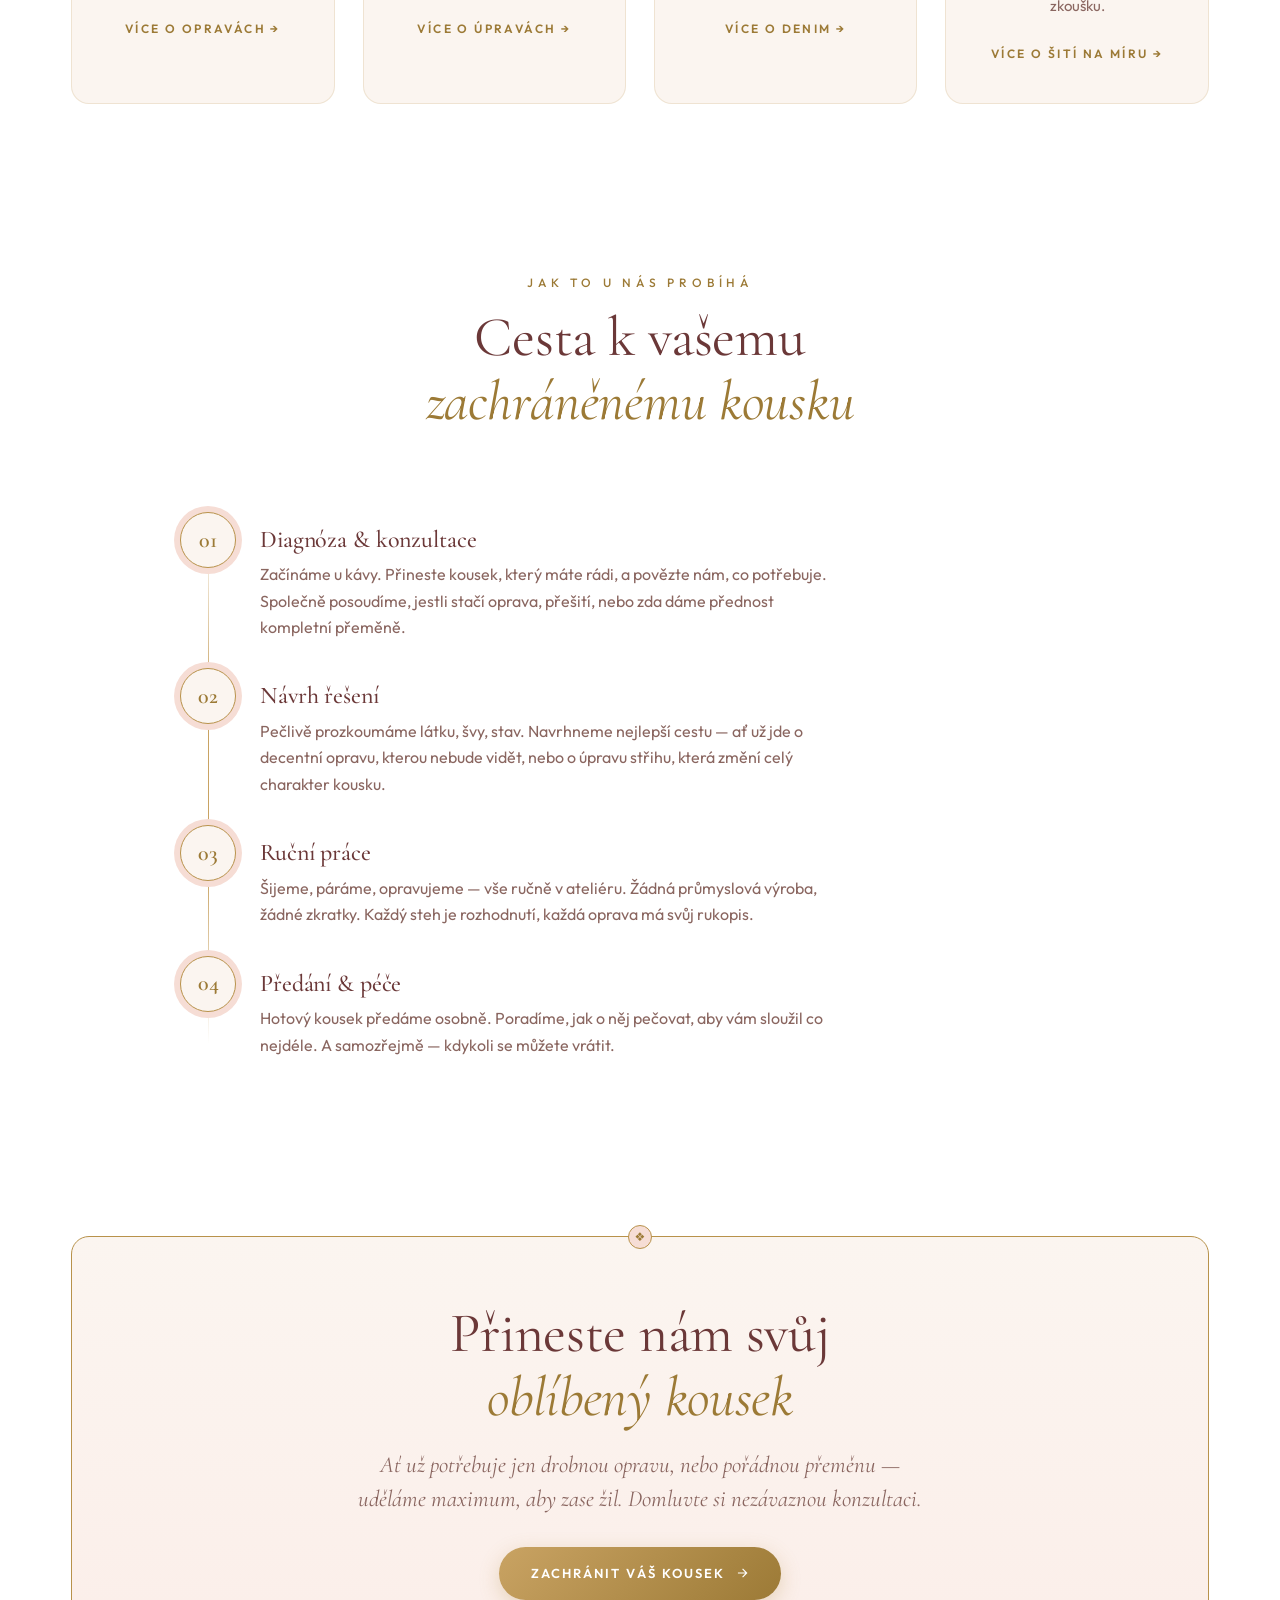
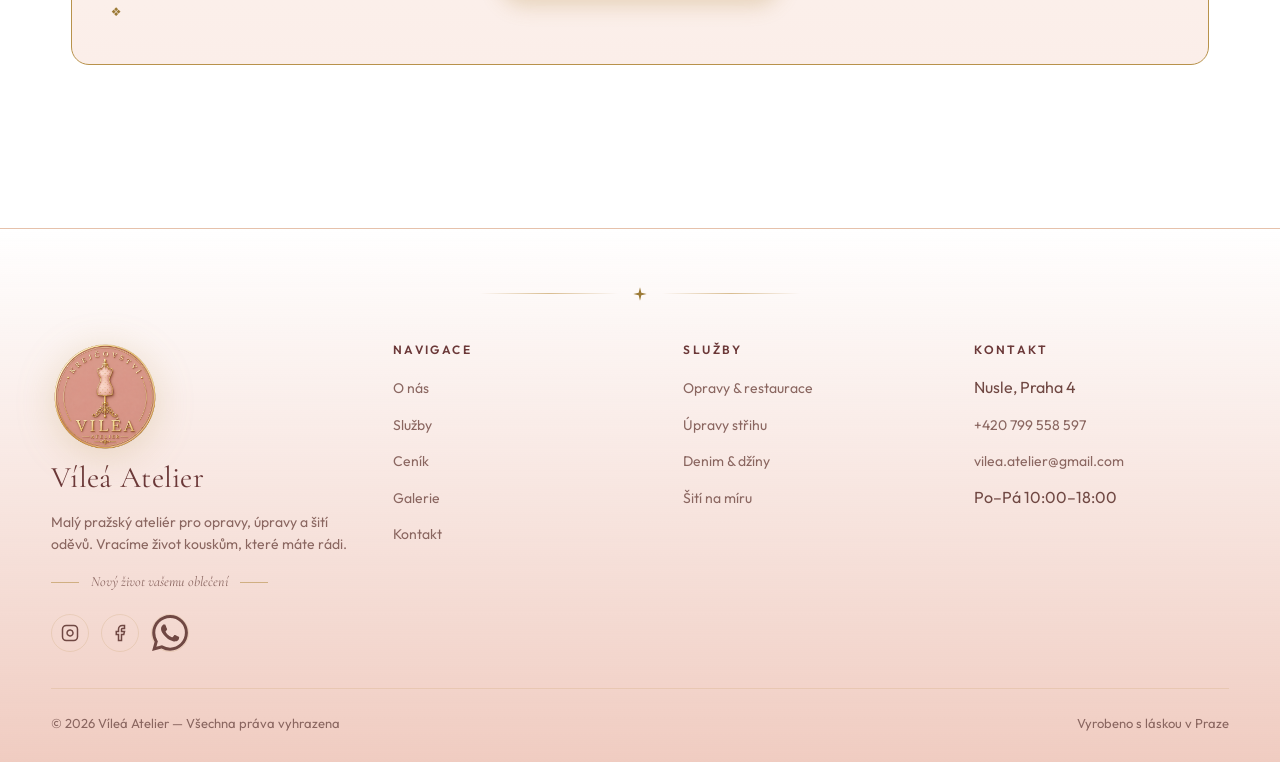
==== commit f31653f2: "Add GDPR-compliant cookie banner + conditional GA loading WHAT CHANGED ============ 1. Removed uncon" ====
--- a/index.html
+++ b/index.html
@@ -97,8 +97,7 @@
     {"@type": "Service", "serviceType": "Šití na míru", "provider": {"@id": "https://vilea.store/#business"}, "description": "Večerní šaty, svatební róby, kostýmky, kabáty — šité na míru podle postavy a vkusu zákaznice."}
   ]
 }
-</script>
-  </head>
+</script></head>
 <body>
 
 <!-- ===== Navigation ===== -->
@@ -352,5 +351,19 @@
 </a>
 
 <script src="assets/script.js"></script>
+
+
+<!-- ===== Cookie banner ===== -->
+<div id="cookie-banner" class="cookie-banner" hidden role="dialog" aria-label="Souhlas s cookies" aria-live="polite">
+  <div class="cookie-banner__content">
+    <p>Tento web používá cookies pro analytiku návštěvnosti (Google Analytics). Souhlasíte s jejich použitím?</p>
+    <div class="cookie-banner__actions">
+      <button id="cookie-accept" class="cookie-banner__btn cookie-banner__btn--accept" type="button">Přijmout</button>
+      <button id="cookie-reject" class="cookie-banner__btn cookie-banner__btn--reject" type="button">Odmítnout</button>
+    </div>
+  </div>
+</div>
+<script src="assets/cookie-consent.js" defer></script>
+
 </body>
 </html>
--- a/assets/style.css
+++ b/assets/style.css
@@ -630,6 +630,41 @@
   opacity: 0; transition: opacity .3s;
 }
 .gallery__item:hover::after { opacity: 1; }
+
+.gallery__caption {
+  position: absolute;
+  bottom: 0; left: 0; right: 0;
+  padding: 20px 24px;
+  z-index: 2;
+  display: flex;
+  flex-direction: column;
+  gap: 2px;
+  color: white;
+  text-shadow: 0 2px 8px rgba(0, 0, 0, 0.5);
+  pointer-events: none;
+  transform: translateY(8px);
+  opacity: 0;
+  transition: transform .3s ease, opacity .3s ease;
+}
+.gallery__item:hover .gallery__caption {
+  transform: translateY(0);
+  opacity: 1;
+}
+.gallery__caption strong {
+  font-family: var(--font-serif);
+  font-size: 22px;
+  font-weight: 500;
+  line-height: 1.1;
+  letter-spacing: -0.01em;
+}
+.gallery__caption span {
+  font-family: var(--font-sans);
+  font-size: 11px;
+  letter-spacing: 0.18em;
+  text-transform: uppercase;
+  font-weight: 500;
+  opacity: 0.9;
+}
 
 /* ========== Contact Form ========== */
 .contact-form {
@@ -1026,3 +1061,95 @@
   width: 24px; height: 24px; display: grid; place-items: center;
 }
 .framed::before { top: -12px; left: 50%; transform: translateX(-50%); background: var(--rose-100); border: 1px solid var(--gold-500); border-radius: 50%; }
+
+/* ===== Cookie banner ===== */
+.cookie-banner {
+  position: fixed;
+  left: 24px;
+  right: 24px;
+  bottom: 24px;
+  max-width: 620px;
+  margin: 0 auto;
+  background: var(--ivory);
+  border: 1px solid var(--line);
+  border-left: 3px solid var(--gold-500);
+  border-radius: 14px;
+  padding: 20px 24px;
+  box-shadow: 0 12px 36px rgba(107, 56, 56, 0.18);
+  z-index: 9999;
+  font-family: var(--font-sans);
+  animation: cookieSlideUp .5s ease;
+}
+@keyframes cookieSlideUp {
+  from { transform: translateY(120%); opacity: 0; }
+  to { transform: translateY(0); opacity: 1; }
+}
+.cookie-banner[hidden] { display: none; }
+.cookie-banner__content {
+  display: flex;
+  align-items: center;
+  gap: 18px;
+  flex-wrap: wrap;
+}
+.cookie-banner__content p {
+  margin: 0;
+  flex: 1 1 280px;
+  color: var(--brown-700);
+  font-size: 14px;
+  line-height: 1.55;
+}
+.cookie-banner__actions {
+  display: flex;
+  gap: 8px;
+  flex-shrink: 0;
+  margin-left: auto;
+}
+.cookie-banner__btn {
+  font-family: inherit;
+  font-size: 13px;
+  font-weight: 500;
+  letter-spacing: .02em;
+  padding: 9px 20px;
+  border-radius: 999px;
+  border: 1px solid transparent;
+  cursor: pointer;
+  transition: all .2s ease;
+  white-space: nowrap;
+}
+.cookie-banner__btn--accept {
+  background: var(--brown-700);
+  color: var(--ivory);
+}
+.cookie-banner__btn--accept:hover {
+  background: var(--brown-900);
+  transform: translateY(-1px);
+}
+.cookie-banner__btn--reject {
+  background: transparent;
+  color: var(--brown-700);
+  border-color: var(--line);
+}
+.cookie-banner__btn--reject:hover {
+  border-color: var(--brown-700);
+}
+
+@media (max-width: 640px) {
+  .cookie-banner {
+    left: 12px;
+    right: 12px;
+    bottom: 12px;
+    padding: 16px 18px;
+  }
+  .cookie-banner__content {
+    flex-direction: column;
+    align-items: stretch;
+    gap: 12px;
+  }
+  .cookie-banner__actions {
+    margin-left: 0;
+    width: 100%;
+  }
+  .cookie-banner__btn {
+    flex: 1;
+  }
+}
